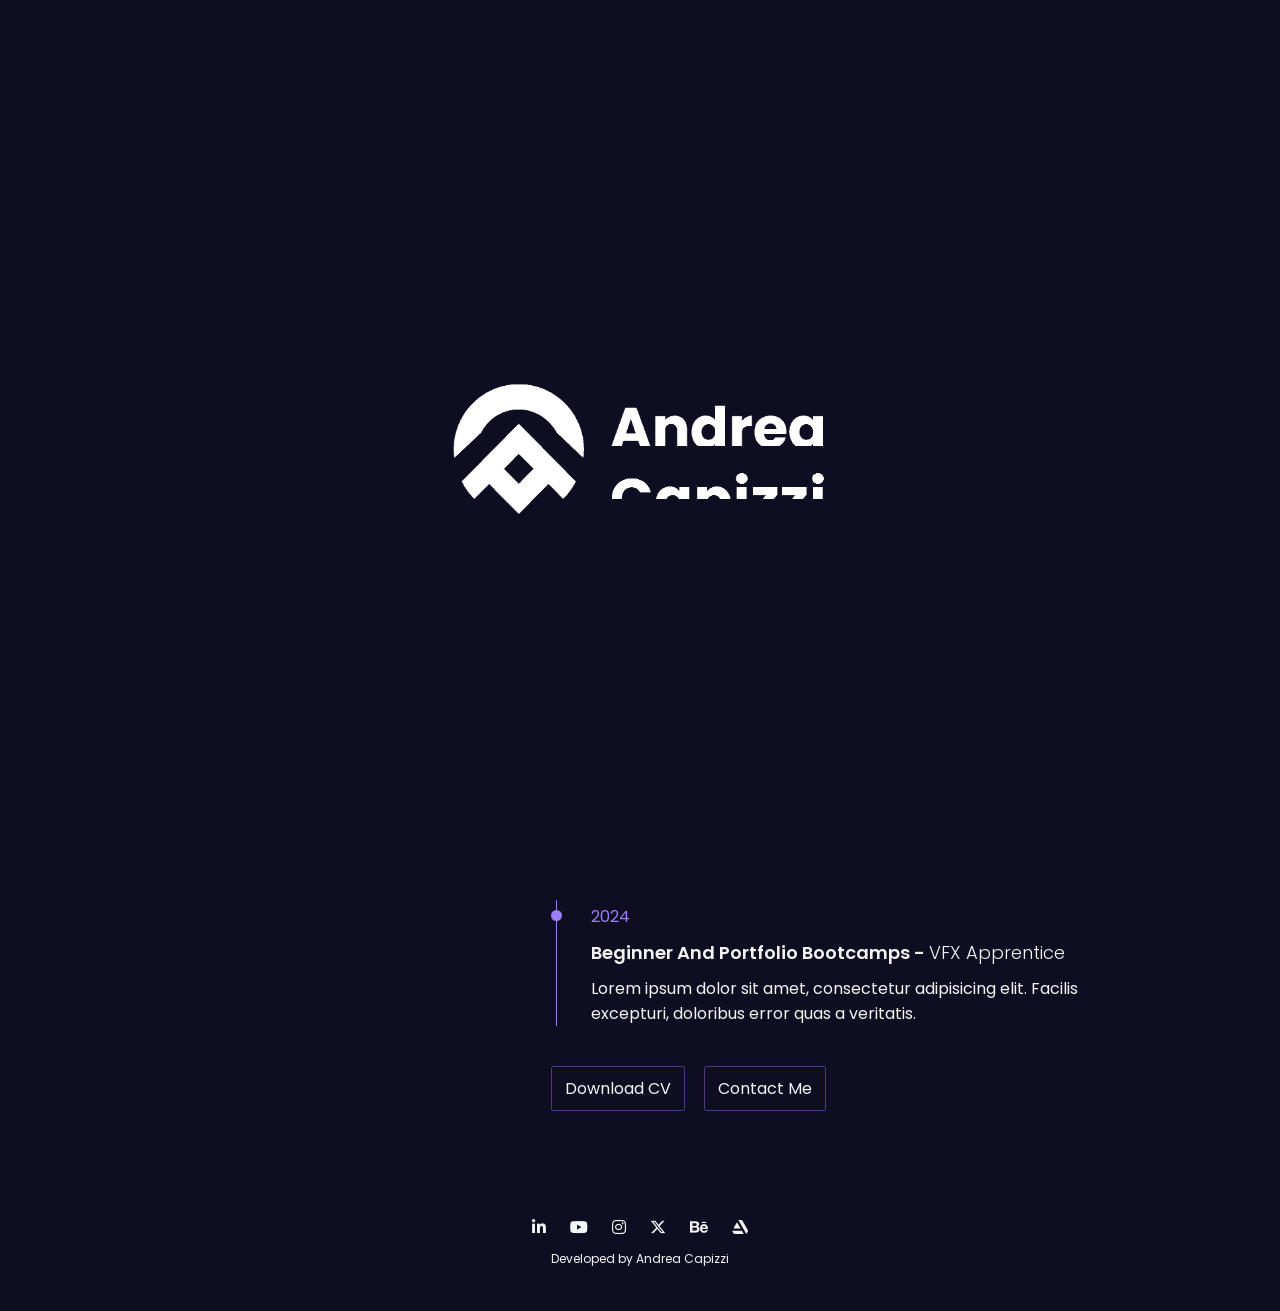
==== about_me.html @ e67238ee "test" ====
<!DOCTYPE html>
<html lang="en">
<head>
  <meta charset="UTF-8">
  <meta name="viewport" content="width=device-width, initial-scale=1.0">
  <link rel="stylesheet" href="https://cdnjs.cloudflare.com/ajax/libs/font-awesome/6.5.1/css/all.min.css">
  <link rel="stylesheet" href="style.css">
  <link rel="stylesheet" href="style-about.css">
  <link rel="stylesheet" href="https://fonts.googleapis.com/icon?family=Material+Icons">

</head>
<body>

  <div id="preloader">
    <img src="logo_preloader_noloop1.gif" alt="Preloader">
  </div>

  <nav>
    <input type="checkbox" id="check">
    <label for="check" class="checkbtn">
        <div id="icon-toggle" class="fas fa-bars"></div>
    </label>
    <a href="index.html">
        <img src="logo_andrea_vfx.svg" id="logo-svg" alt="SVG Image" class="logo">
    </a>
    <ul>
        <li><a href="#">Home</a></li>
        <li><a class="active" href="#">About Me</a></li>
        <li><a href="#">Contact</a></li>
    </ul>
</nav>

<button onclick="topFunction()" id="mybackontopBtn" title="">
  <i class="fas fa-arrow-up"></i>
</button>

<!-- <canvas id="galaxy"></canvas> -->

<div id="site-background"></div>
  <div class="main-container">

    <!-- <div class="container-paragrafi">
      <h2 class="titolo-paragrafo">Gaming VFX Reel 2024</h2>
      <p class="paragrafo-articolo">
        Explore my collection of visual effects (VFX) designed for video games. Each piece is a challenge in itself, pick a card and enjoy the show.
      </p>
    </div> -->

 <!-- About Section Start -->
 <section class="about-section sec-padding" id="about">
  <div class="container">
     <div class="row">
      <div class="section-title">
          <h2>about me</h2>
      </div>
     </div> 
     <div class="row">
      <div class="about-img">
          <div class="img-box">
             <img src="andrea-about-img-v5.png" alt="about img"> 
          </div>
      </div>
      <div class="about-text">
          <p>Lorem ipsum dolor sit amet, consectetur adipisicing elit. Quibusdam debitis omnis illum dignissimos ea 
          incidunt excepturi fuga veritatis dolore similique quis nobis itaque ducimus, iusto, impedit quasi!
          Dolorum impedit exercitationem corrupti autem iste, ipsum aliquam, facilis ut ex laboriosam rem, nemo 
          est obcaecati eveniet a saepe possimus eaque?
          Itaque, nobis.</p>
          <h3>skills</h3>
          <div class="skills">
              <div class="skill-item">unreal engine</div>
              <div class="skill-item">substance designer</div>
              <div class="skill-item">blender</div>
              <div class="skill-item">photoshop</div>
              <div class="skill-item">after effects</div>
              <div class="skill-item">toon boom</div>
              <div class="skill-item">illustrator</div>
          </div>

          <div class="about-tabs">
              <button type="button" class="tab-item active" data-target="#education">education</button>
              <button type="button" class="tab-item" data-target="#experience">experience</button>
          </div>

          <!-- Education Start -->
          <div class="tab-content active" id="education">
              <div class="timeline">
                  <div class="timeline-item">
                      <span class="date">2020 - 2023</span>
                      <h4>bachelor of arts in technology arts - <span>academy of fine arts in catania</span></h4>
                      <p>Lorem ipsum dolor sit amet, consectetur adipisicing elit. Facilis excepturi, doloribus error 
                      quas a veritatis.</p>
                  </div>
                  <div class="timeline-item">
                      <span class="date">2024</span>
                      <h4>beginner and portfolio bootcamps - <span>VFX apprentice</span></h4>
                      <p>Lorem ipsum dolor sit amet, consectetur adipisicing elit. Facilis excepturi, doloribus error 
                      quas a veritatis.</p>
                  </div>
              </div>
          </div>
          <!-- Education End -->

          <!-- Experience Start -->
          <div class="tab-content" id="experience">
              <div class="timeline">
                  <div class="timeline-item">
                      <span class="date">2069 - 2069</span>
                      <h4>motion designer - <span>Tresbien</span></h4>
                      <p>Lorem ipsum dolor sit amet consectetur, adipisicing elit. Distinctio architecto,
                      consectetur obcaecati omnis tenetur!</p>
                  </div>
                  <div class="timeline-item">
                      <span class="date">2069 - 2069</span>
                      <h4>motion designer - <span>Tresbien</span></h4>
                      <p>Lorem ipsum dolor sit amet consectetur, adipisicing elit. Distinctio architecto,
                      consectetur obcaecati omnis tenetur!</p>
                  </div>
              </div>
          </div>
          <!-- Experience End -->
          

          <div class="cv_contactme">
            <a href="cv.pdf" target="_blank" class="btn">Download CV</a>
          </div>
          <div class="cv_contactme">
          <a href="#contact" class="btn">Contact Me</a>
        </div>
      </div>

      </div>
     </div>

</section>
<!-- About Section End -->


      


  </div>
  </div>
  </div>

  <script src="js/preloader.js"></script>
  <script src="js/about.js"></script>
  <!-- <script src="js/stars-bg.js"></script> -->
  <script src="js/script-video.js"></script>
  <script src="js/navbar+backontop.js"></script>
  <script src="js/home-bg-gif.js"></script>


   
</body>

<footer>
  <div class="social-icons">
    <a href="#" target="_blank"><i class="fa-brands fa-linkedin-in" aria-label="Linkedin"></i></a>
    <a href="#" target="_blank"><i class="fab fa-youtube" aria-label="YouTube"></i></a>
    <a href="#" target="_blank"><i class="fab fa-instagram" aria-label="Instagram"></i></a>
    <a href="#" target="_blank"><i class="fa-brands fa-x-twitter" aria-label="Twitter"></i></a>
    <a href="#" target="_blank"><i class="fab fa-behance" aria-label="Behance"></i></a>
    <a href="#" target="_blank"><i class="fab fa-artstation" aria-label="ArtStation"></i></a>
  </div>
  <div class="coded-by">
    Developed by <a href="#" target="_blank" id="coded-by-link">Andrea Capizzi</a> 
  </div>
</footer>


</html>
---- style.css ----
@import url('https://fonts.googleapis.com/css2?family=Poppins:wght@300;400;500;600;700&display=swap');

:root{
    --main-color: #9a7ef6;
    /*#ef7829*/
    --blue: #978888; 
    --blue-dark: #f5f5f5;
    --orange: rgb(60, 145, 214);
    --green-yellow: #cddc39;
    --pink-light: #0f0d21;
    --cyan-light: #423a37;
    --bg-tasti-nav: rgb(29, 20, 53);
    --traccia: rgb(75, 57, 125);
    --nav2-c: #102b3a;
    --white: #ffffff;
    --white-alpha-40: rgba(153, 184, 200, 0.4);
    --white-alpha-25: rgba(69, 132, 166, 0.25);
    --span-color: #90889c;
 }

 #preloader {
  position: fixed;
  top: 0;
  left: 0;
  width: 100%;
  height: 100%;
  background-color: var(--pink-light);
  display: flex;
  justify-content: center;
  align-items: center;
  z-index: 1000; /* Assicura che il preloader sia sopra gli altri elementi */
  opacity: 1; /* Opacità iniziale a 1 (completamente visibile) */
  transition: opacity 0.5s ease-in-out; /* Riduci la durata della transizione */
}

#preloader img {
  max-width: 390px;
}

body.loading #preloader {
  opacity: 0;
}

body.loading-done * {
  visibility: visible;
}

@media only screen and (max-width: 800px) {
  #preloader img {
    max-width: 300px;
  }
}

@media only screen and (max-width: 510px) {
  #preloader img {
    max-width: 240px;
  }
}

@media only screen and (max-width: 310px) {
  #preloader img {
    max-width: 200px;
  }
}

 ::selection {
    background-color: var(--main-color);
    color: white; /* Imposta il colore del testo quando è selezionato */
}

.hidden{
    display: none !important;
}

/* Custom Scrollbar */
/* Width della scrollbar */
* {
    scrollbar-width: thin;
    scrollbar-color: var(--main-color) var(--white);
}

/* Track della scrollbar */
*::-webkit-scrollbar {
    width: 5px;
}

*::-webkit-scrollbar-track {
    background-color: var(--white);
}

/* Thumb della scrollbar */
*::-webkit-scrollbar-thumb {
    background-color: var(--main-color);
}

*{
  padding: 0;
  margin: 0;
  text-decoration: none;
  list-style: none;
  box-sizing: border-box;
}

#mybackontopBtn {
  display: none; /* Hidden by default */
  position: fixed; /* Fixed/sticky position */
  bottom: 20px; /* Place the button at the bottom of the page */
  right: 30px; /* Place the button 30px from the right */
  z-index: 99; /* Make sure it does not overlap */
  border: none; /* Remove borders */
  outline: none; /* Remove outline */
  background-color: var(--main-color); /* Set a background color */
  color: var(--blue-dark); /* Text color */
  cursor: pointer; /* Add a mouse pointer on hover */
  padding: 15px; /* Some padding */
  border-radius: 2px; /* Rounded corners */
  font-size: 18px; /* Increase font size */
}

@keyframes scala_loop{
  0%{
    transform:scale(1);
  }
  50%{
    transform:scale(1.17);
  }
  100%{
    transform:scale(1);
  }
}

#mybackontopBtn:hover {
  animation: scala_loop 2s ease-in-out infinite;
}

@media only screen and (max-width: 400px) {
  #mybackontopBtn {
    padding: 10px; /* Some padding */
    font-size: 16px; /* Increase font size */
    right: 18px; /* Place the button 18px from the right */
  }
}

#site-background {
  position: fixed;
  top: 50%;
  left: 50%;
  width: 100%;
  height: 100%;
  transform: translate(-50%, -50%);
  z-index: -1;
  filter:brightness(55%) grayscale(85%) blur(10px); /* Sfondo iniziale in bianco e nero e sfocato */
  transition: filter 0.3s ease-in-out;
  background-size: cover; /* Aggiunta della regola per adattare la grandezza */
  background-position: center; /* Centra l'immagine */
  opacity: 0;
  transition: opacity 0.3s ease-in-out;
  
}

#site-background.hover-effect {
  opacity: 1;
}

/* canvas {
  position: fixed;
  top: 0;
  left: 0;
  display: block;
  z-index: -1;
  width: 100%;
} */

body {
    margin: 0;
    font-family: 'Poppins', sans-serif;
    background-color: var(--pink-light);
    overflow-x:hidden;
  }

  .titolo-paragrafo {
    font-size: 22px;
    margin-bottom: 10px;
    text-align: center;
    font-weight: 600;
  }

  .titolo-grande {
    font-size:40px;
    margin-bottom: 10px;
    text-align: center;
    font-weight: 600;
    line-height: 1.2;
  }
  
  .paragrafo-articolo {
    text-align: center;
    font-weight: 300;
  } 
  .container-paragrafi {
    width: 100%;
    box-sizing: border-box;
    max-width: 650px;
    margin: 0 auto;
    padding: 8px 20px 8px 20px;
    /* background-color: #00faed;  */
    margin-bottom: 40px;
    margin-top: 40px;
    color: var(--blue-dark);
  }

  .main-container {
    display: flex;
    flex-direction: column;
    align-items: flex-start;
    /*background-color: rgb(217, 179, 28);*/ /* Use the custom variable for orange */
    padding: 30px 120px 30px 120px; /* Adjust padding */
    width: 100%; /* Make it full-width */
    box-sizing: border-box;
    z-index: 1; /* Add this line */
}

.spazio-sezioni{
  /* background-color: red; */
  margin-top: 40px;
  margin-bottom: 40px;
}

.spazio-sezioni h6{
  font-size: 1px;
  opacity:0;
  user-select: none;
}

.spazio-sezioni-2{
  /* background-color: red; */
  margin-top: 6px;
  margin-bottom: 6px;
}

.spazio-sezioni-2 h6{
  font-size: 1px;
  opacity:0;
  user-select: none;
}

.spazio-sezioni-3{
  /* background-color: red; */
  margin-top: 16px;
  margin-bottom: 16px;
}

.spazio-sezioni-3 h6{
  font-size: 1px;
  opacity:0;
  user-select: none;
}
  

.grid {
  /* background-color: darkgreen;   */
  display: grid;
  grid-template-columns: repeat(auto-fill, minmax(400px, 1fr));
  gap: 20px;
  padding: 20px 0px 20px 0px;
  margin:auto;

}

  
.image-container {
    position: relative;
    overflow: hidden;
    user-select: none;
    border-radius: 2px;
    cursor: pointer;
  }
  
  .image-container img {
    width: 100%;
    height: 100%;
    object-fit: cover;
    transition: filter 0.3s ease-in-out, transform 0.3s ease-in-out; /* Aggiunta della transizione */
    border-radius: 2px;
    
  }
  
  .overlay {
    position: absolute;
    top: 50%;
    left: 50%;
    transform: translate(-50%, -50%);
    text-align: center;
    color: #fff;
    /* background-color: #00faed; */
    width: 65%;
    opacity: 0;
    transition: opacity 0.3s ease-in-out;
    
    
  }

  .image-container:before,
  .image-container:after {
      content: "";
      position: absolute;
      width: 0;
      height: 3px;
      background-color: var(--main-color);
      transition: width 0.3s ease-in-out, left 0.3s ease-in-out, right 0.3s ease-in-out;
  }
  
  .image-container:before {
      top: 0;
      left: 0; /* Cambiato da 'right' a 'left' */
  }
  
  .image-container:after {
      bottom: 0;
      right: 0; /* Cambiato da 'left' a 'right' */
  }
  
  .image-container:hover:before {
      width: 100%;
      right: 0; /* Aggiunto questo per garantire l'animazione corretta in uscita */
  }
  
  .image-container:hover:after {
      width: 100%;
      left: 0; /* Aggiunto questo per garantire l'animazione corretta in uscita */
  }

.overlay h3 {
    font-weight: 700;
    margin-bottom: 4px; /* Riduci il margine tra h3 e p */
}

.overlay p {
    font-size: 11px;
    font-weight: 300;
    margin-top: 4px; /* Riduci il margine tra h3 e p */
}

.hover-image {
    position: absolute;
    top: 0;
    left: 0;
    width: 100%;
    height: 100%;
    opacity: 0;
    transition: opacity 0.3s ease-in-out;
    border-radius: 3px;
  }
  
  .hover-image img {
    width: 100%;
    height: 100%;
    object-fit: cover;
    border-radius: 3px;
  }
  
    .image-container:hover img {
    filter: brightness(40%);
    transform: scale(1.03);
    border-radius: 3px;
  }
  
  .image-container:hover .overlay {
    opacity: 1;
  }
  
  .image-container:hover .hover-image {
    opacity: 1;
  }

  @media only screen and (min-width: 1900px){
    .grid {
        grid-template-columns: repeat(auto-fill, minmax(500px, 1fr)); 
    }
  }

  @media only screen and (max-width: 1280px){
    .container-paragrafi {
      /* background-color: #00faed;  */
      margin-bottom: 40px;
      margin-top: 20px;
    }
  }



  @media only screen and (max-width: 1063.8px) {
    
    .main-container{
      padding: 30px 70px 30px 70px; /* Adjust padding */
    }
    
    .grid{  
    grid-template-columns: repeat(auto-fill, minmax(300px, 1fr));
    /* background-color: red; */
    }
  }


  @media only screen and (max-width: 858px) {

    .container-paragrafi {
      /* background-color: #00faed;  */
      margin-bottom: 30px;
      margin-top: 10px;
    }

    .grid{  
      grid-template-columns: repeat(auto-fill, minmax(400px, 1fr));
      /* background-color: rgb(0, 255, 4); */
  }
}

  
  @media only screen and (max-width: 600px) {

    .titolo-articolo {
      font-size: 35px;
    }
  
    .container-paragrafi {
      padding: 8px 25px 8px 25px;
    }
  
    .titolo-paragrafo {
      font-size: 19px;
    }

    .main-container{
      padding: 30px 30px 30px 30px; /* Adjust padding */
    }
    

  
  }

  @media only screen and (max-width: 575px) {
    .titolo-grande {
      font-size: 35px;
    }
  }

  @media only screen and (max-width: 560px) {
    .grid{  
      grid-template-columns: repeat(auto-fill, minmax(250px, 1fr));
      /* background-color: red; */
      }
  }
  
  @media only screen and (max-width: 480px) {

    .titolo-articolo {
      font-size: 25px;
    }
    .titolo-paragrafo {
      font-size: 18px;
    }

    .spazio-sezioni{
      /* background-color: red; */
      margin-top: 20px;
      margin-bottom: 20px;
    }

    .spazio-sezioni-3{
      /* background-color: red; */
      margin-top: 0px;
      margin-bottom: 0px;
    }
  
  }
  
  @media only screen and (max-width: 400px) {

    .container-paragrafi {
      /* background-color: #00faed;  */
      margin-bottom: 10px;
      margin-top: 5px;
    }

    .titolo-articolo {
      font-size: 23px;
    }
    .titolo-paragrafo {
      font-size: 16px;
    }
    .paragrafo-articolo {
      font-size: 14px;
    }
  
  }

  @media only screen and (max-width: 310px) {
    .grid{  
      grid-template-columns: repeat(auto-fill, minmax(170px, 1fr));
      /* background-color: red; */
      }
    }
  
  @media only screen and (max-width: 290px) {

      .titolo-grande {
        font-size: 27px;
      }

    .titolo-articolo {
      font-size: 23px;
    }
    .titolo-paragrafo {
      font-size: 14px;
    }
    .paragrafo-articolo {
      font-size: 12px;

    }
 
  }





  nav{

    height: 80px;
    width: 100%;
    margin: 30px 0px 0px 0px;
  }

  .logo{
    margin-left: 120px;
    margin-top: 0px;
    position: relative;
    user-select: none;

  }

  img.logo{
    width:200px;
    color: white;
  }

  .logo:hover {
    filter: brightness(0.8) contrast(0.22) sepia(1) hue-rotate(208deg) saturate(2.5) ; /* Modifica il colore al passaggio del mouse */
    cursor: pointer;
  }

  nav ul{
    float: right;
    margin-right: 107px ;
  }
  nav ul li{
    display: inline-block;
    line-height: 80px;
    margin: 0 5px;
  }
  nav ul li a{
    color: var(--blue-dark);
    font-size: 14px;
    padding: 7px 13px;
    border-radius: 2px;
    transition: background-color 0.5s ease, color 0.5s ease; /* transizione in ingresso e uscita dei bottoni della nav */
  }
  ul a.active,ul a:hover{
    background-color: var(--bg-tasti-nav);
    color: var(--main-color);
    transition: .5s;
  }
  .checkbtn{
    font-size: 30px;
    color: white;
    float: right;
    line-height: 180px;
    margin-right: 40px;
    cursor: pointer;
    display: none;
  }
  #check{
    display: none;
  }

  #icon-toggle {
    transition: transform 0.3s ease-in-out;
}

  #check:checked ~ .checkbtn #icon-toggle {
    transform: rotate(90deg);
}

  .no-scroll {
    overflow: hidden;
  }
  
  
  @media only screen and (max-width: 1063.8px) {
    
    .logo{
      margin-left: 70px;
    }

    nav ul{
      margin-right: 60px ;
    }
  }
  
  
  @media (max-width: 952px){

    nav ul li a{
      font-size: 16px;
    }
  }
  @media (max-width: 858px){
    .checkbtn{
      display: block;
      margin-right: 70px;
      line-height: 75px;
    }

    nav{
      margin: 14px 0px 0px 0px;
    }

    .logo{
      margin-top: 10px;
      margin-left: 70px;
    }

    img.logo{
      width:150px;
    }

    nav ul{
      position: fixed;
      width: 100%;
      height: 100vh;
      background: var(--bg-tasti-nav);
      top: 90px;
      left: -100%;
      text-align: center;
      transition: all .5s;
      z-index: 2; 
    }
    nav ul li{
      display: block;
      margin: 42px 0;
      line-height: 30px;
      z-index: 2; 
    }
    nav ul li a{
      font-size: 20px;
      z-index: 2; 
    }
    a:hover,a.active{
      background: none;
      color: var(--main-color);
      z-index: 2;
    }
    #check:checked ~ ul{
      left: 0;
      z-index: 3;
    }
  }

  @media only screen and (max-width: 600px) {

    .logo{
      margin-left: 32px;
    }

    .checkbtn{
      margin-right: 32px;
      font-size: 26px;
    }

    }



    footer {
      /* background-color: green; */
      padding: 20px;
      margin-bottom: 23px;
      text-align: center;
      justify-content: center;
      line-height: 1.5; 
    }
    
    .social-icons {
      margin-bottom: 10px;
    }
    
    .social-icons a {
      color: var(--blue-dark);
      font-size: 16px;
      margin: 0 10px;
      text-decoration: none;
      transition: color 0.3s ease-in-out;
      
    }
    
    .social-icons a:hover {
      color: var(--main-color);
    }

    .coded-by{
      font-size:12px;
      color: var(--blue-dark);
    }
    
    .coded-by a {
      
      color: var(--blue-dark);
      text-decoration: none;
      transition: color 0.3s ease-in-out;
    }
    
    .coded-by a:hover {
      color: var(--main-color);
    }

    @media only screen and (max-width: 1063.8px) {
    
      .coded-by{
        font-size:10px;
        margin-left: 1px;
      }

      .social-icons a {
        font-size: 14px;
        margin: 0 8px;
      }

      .social-icons {
        margin-bottom: 8px;
      }

    }

    @media only screen and (max-width: 550px) {
    
      .coded-by{
        font-size:9px;
        margin-left: 1px;
      }

      .social-icons a {
        font-size: 13px;
      }

      .social-icons {
        margin-bottom: 7px;
      }




    } 

    @media only screen and (max-width: 315px) {
    
      .coded-by{
        font-size:8px;
        margin-left: 2px;
      }

      .social-icons a {
        font-size: 12px;
        margin: 0 5px;
      }

      .social-icons {
        margin-bottom: 6px;
      }

    }
---- style-about.css ----
/* About Section */
.section-title{
    padding:0 15px;
    width: 100%;
    text-align: center;
    margin-bottom: 40px;
}

.section-title h2{
    font-size:40px;
    text-transform: capitalize;
    font-weight: 600;
    margin-bottom: 20px;
    color: var(--blue-dark);
}

.container {
    /* background-color: red; */
}

.row{
    display: flex;
    flex-wrap: wrap;
}

.sec-padding{
    padding:50px 0;
}

.about-img{
    width:40%;
    padding: 0 15px;
}

.about-text{
    width:60%;
    padding: 0 15px;
    color: var(--blue-dark);
}

.about-img .img-box{
    background-color: var(--bg-tasti-nav);
    max-width: 380px;
    border: 1px solid var(--traccia);  
    margin: auto;
    border-radius: 3px;
}

.about-img .img-box img{
    width:100%;
}

.about-img{
    /* background-color: aqua; */
}

.img-box img{
    /* background-color: green; */
    position: relative;
    top: 7px;
}

.img-box{
    /* background-color: green; */
    overflow: hidden;
    padding:0px 15px;
}



.about-text h3{
    text-transform: capitalize;
    font-size: 22px;
    margin:20px 0;
}

.about-text .skills{
    display: flex;
    flex-wrap: wrap;
}

.about-text .skill-item{
    background-color: var(--bg-tasti-nav);
     border:1px solid var(--traccia);
    padding: 9px 17px;
    text-transform: capitalize;
    margin: 0 10px 10px 0;
    border-radius: 3px;
}

.about-tabs{
    margin-top: 20px;
}

.about-tabs .tab-item{
    padding:2px 0;
    background-color: transparent;
    border: none;
    text-transform: capitalize;
    display: inline-block;
    color: var(--blue-dark);
    font-size: 20px;
    cursor:pointer;
    font-weight: 500;
    margin:0 30px 0 0;
    position: relative;
    opacity: 0.5;
    transition: all 0.3s ease;
}

.about-tabs .tab-item:last-child{
    margin:0;
}

.about-tabs .tab-item::before{
    content:'';
    position: absolute;
    left:0;
    bottom: 0;
    width: 0%;
    height: 1px;
    background-color: var(--blue-dark);
    transition: width 0.3s ease;
}

.about-tabs .tab-item:hover::before{
    width: 100%;
}

.about-tabs .tab-item.active::before{
    width:100%;
    background-color: var(--main-color);
}

.about-tabs .tab-item.active{
    color: var(--main-color);
    opacity: 1;
    cursor: auto;
}

.about-text .timeline{
    position:relative;
}

.about-text .timeline::before{
    content:'';
    position: absolute;
    height: 100%;
    width: 1px;
    top: 0;
    left: 5px;
    background-color: var(--main-color);
}

.about-text .tab-content{
    padding: 40px 0;
    display: none;
}

.about-text .tab-content.active{
    display:block;
}

.about-text .timeline-item{
    margin-bottom: 30px;
    position:relative;
    padding: 10px 0 0 40px;
}

.about-text .timeline-item::before{
    content:'';
    position: absolute;
    height: 11px;
    width:11px;
    background-color: var(--main-color);
    left: 0;
    top: 16px;
    border-radius: 50%;
}

.about-text .timeline-item:last-child{
    margin-bottom: 0;
}

.about-text .timeline-item .date{
    display:block;
    color: var(--main-color);
    font-weight: 400;
    margin: 0 0 10px;
}

.about-text h3{
    font-weight: 600;
}

.about-text .timeline-item h4{
    font-size: 18px;
    text-transform: capitalize;
    margin: 0 0 10px;
    font-weight: 600;
}

.about-text .timeline-item h4 span{
    font-weight: 300;
}



.cv_contactme {
    margin:10px 15px 15px 0;
    display: inline-block;
}

.cv_contactme a{
    padding:10px 13px;
    border-radius: 2px;
    border:1px solid var(--traccia);
    color: var(--blue-dark);
    transition: background-color 0.5s ease, color 0.5s ease; /* transizione in ingresso e uscita dei bottoni della nav */

}

.cv_contactme a:hover{
    background-color: var(--bg-tasti-nav);
    color: var(--main-color);
    transition: .5s;
}

@media(max-width:991px){
    .container{
        padding: 0;
    }
    .img-box{
        justify-content: center;
        align-content:center;
        max-width: 300px;
        margin: auto; /* Center the image */
        
    }
    .about-img{

    }
}



@media(max-width:767px){
    .about-img,
    .about-text{
        width:100%;
    }
    .about-text{
        margin-top: 40px;
    }

    .section-title h2{
        margin-bottom: 0px;
    }
}


@media(max-width:575px){
    .section-title h2{
        font-size: 35px;
    }
    .sec-padding{
        padding:25px 0;
    }
    
    .section-title h2{
        margin-bottom: -5px; 
    }
}

@media(max-width:500px){


    .about-text p, .skill-item, .timeline-item p{
        font-size:14px;
    }

    .about-text .skill-item{
        padding: 4px 9px;
        margin: 0 10px 10px 0;
    }
    

    .about-text h3{
        text-transform: capitalize;
        font-size: 20px;
        margin:20px 0;
        font-size: 20px;
    }

    .about-tabs .tab-item{
        margin:0 20px 5px 0;
        padding:2px 0;
        font-size: 20px;
    }

    .about-text .timeline-item h4{
        font-size: 14px;
        margin: 0 0 10px;
    }

    .cv_contactme {
        margin:15px 15px 15px 0;
        display: inline-block;
        font-size: 14px;
    }
    
    .cv_contactme a{
        padding: 9px 9px;
        border-radius: 2px;
    
    }
}

@media(max-width:296px){
    .about-tabs .tab-item{
        margin:5px 20px 15px 0;
    }
}
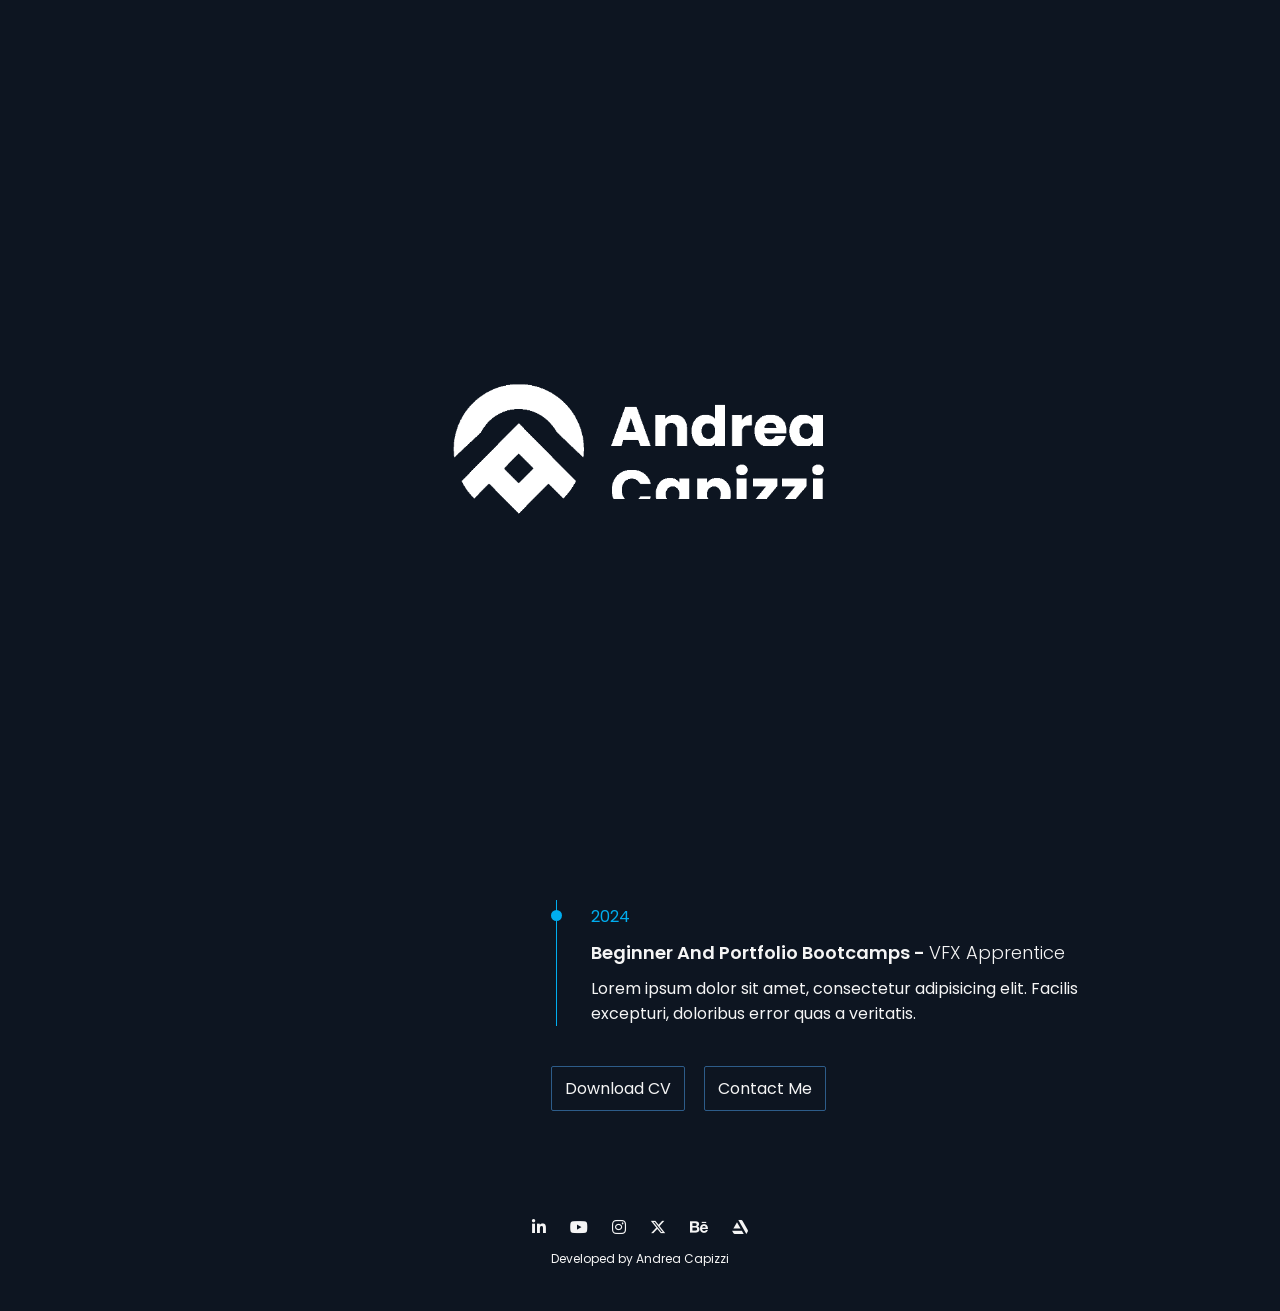
==== commit a394406a: "troppo" ====
--- a/about_me.html
+++ b/about_me.html
@@ -169,5 +169,6 @@
 </footer>
 
 
+
 </html>
 
--- a/style.css
+++ b/style.css
@@ -1,16 +1,18 @@
 @import url('https://fonts.googleapis.com/css2?family=Poppins:wght@300;400;500;600;700&display=swap');
 
+
+
 :root{
-    --main-color: #9a7ef6;
+    --main-color: #00adef;
     /*#ef7829*/
     --blue: #978888; 
     --blue-dark: #f5f5f5;
     --orange: rgb(60, 145, 214);
     --green-yellow: #cddc39;
-    --pink-light: #0f0d21;
+    --pink-light: #0d1521;
     --cyan-light: #423a37;
-    --bg-tasti-nav: rgb(29, 20, 53);
-    --traccia: rgb(75, 57, 125);
+    --bg-tasti-nav: rgb(20, 30, 53);
+    --traccia: #2d5c89;
     --nav2-c: #102b3a;
     --white: #ffffff;
     --white-alpha-40: rgba(153, 184, 200, 0.4);
@@ -28,9 +30,9 @@
   display: flex;
   justify-content: center;
   align-items: center;
-  z-index: 1000; /* Assicura che il preloader sia sopra gli altri elementi */
-  opacity: 1; /* Opacità iniziale a 1 (completamente visibile) */
-  transition: opacity 0.5s ease-in-out; /* Riduci la durata della transizione */
+  z-index: 1000; 
+  opacity: 1; 
+  transition: opacity 0.5s ease-in-out; 
 }
 
 #preloader img {
@@ -61,7 +63,7 @@
   #preloader img {
     max-width: 200px;
   }
-}
+} 
 
  ::selection {
     background-color: var(--main-color);
@@ -212,7 +214,7 @@
   .main-container {
     display: flex;
     flex-direction: column;
-    align-items: flex-start;
+
     /*background-color: rgb(217, 179, 28);*/ /* Use the custom variable for orange */
     padding: 30px 120px 30px 120px; /* Adjust padding */
     width: 100%; /* Make it full-width */
@@ -266,6 +268,7 @@
   margin:auto;
 
 }
+
 
   
 .image-container {
@@ -373,6 +376,27 @@
     opacity: 1;
   }
 
+.diocane{
+
+}
+
+.video-progetto{
+
+}
+
+.video-progetto{
+
+  width: 100%;
+  overflow: hidden;
+  max-width: 900px;
+  align-content: center;
+  justify-content: center;
+  margin:auto;
+  position: relative;
+
+}
+
+
   @media only screen and (min-width: 1900px){
     .grid {
         grid-template-columns: repeat(auto-fill, minmax(500px, 1fr)); 
@@ -546,7 +570,7 @@
   }
 
   .logo:hover {
-    filter: brightness(0.8) contrast(0.22) sepia(1) hue-rotate(208deg) saturate(2.5) ; /* Modifica il colore al passaggio del mouse */
+    filter: brightness(0.6) contrast(0.39) sepia(1) hue-rotate(148deg) saturate(3) ; /* Modifica il colore al passaggio del mouse */
     cursor: pointer;
   }
 
--- a/style-about.css
+++ b/style-about.css
@@ -1,3 +1,6 @@
+@import url('https://fonts.googleapis.com/css2?family=Poppins:wght@300;400;500;600;700&display=swap');
+
+
 /* About Section */
 .section-title{
     padding:0 15px;
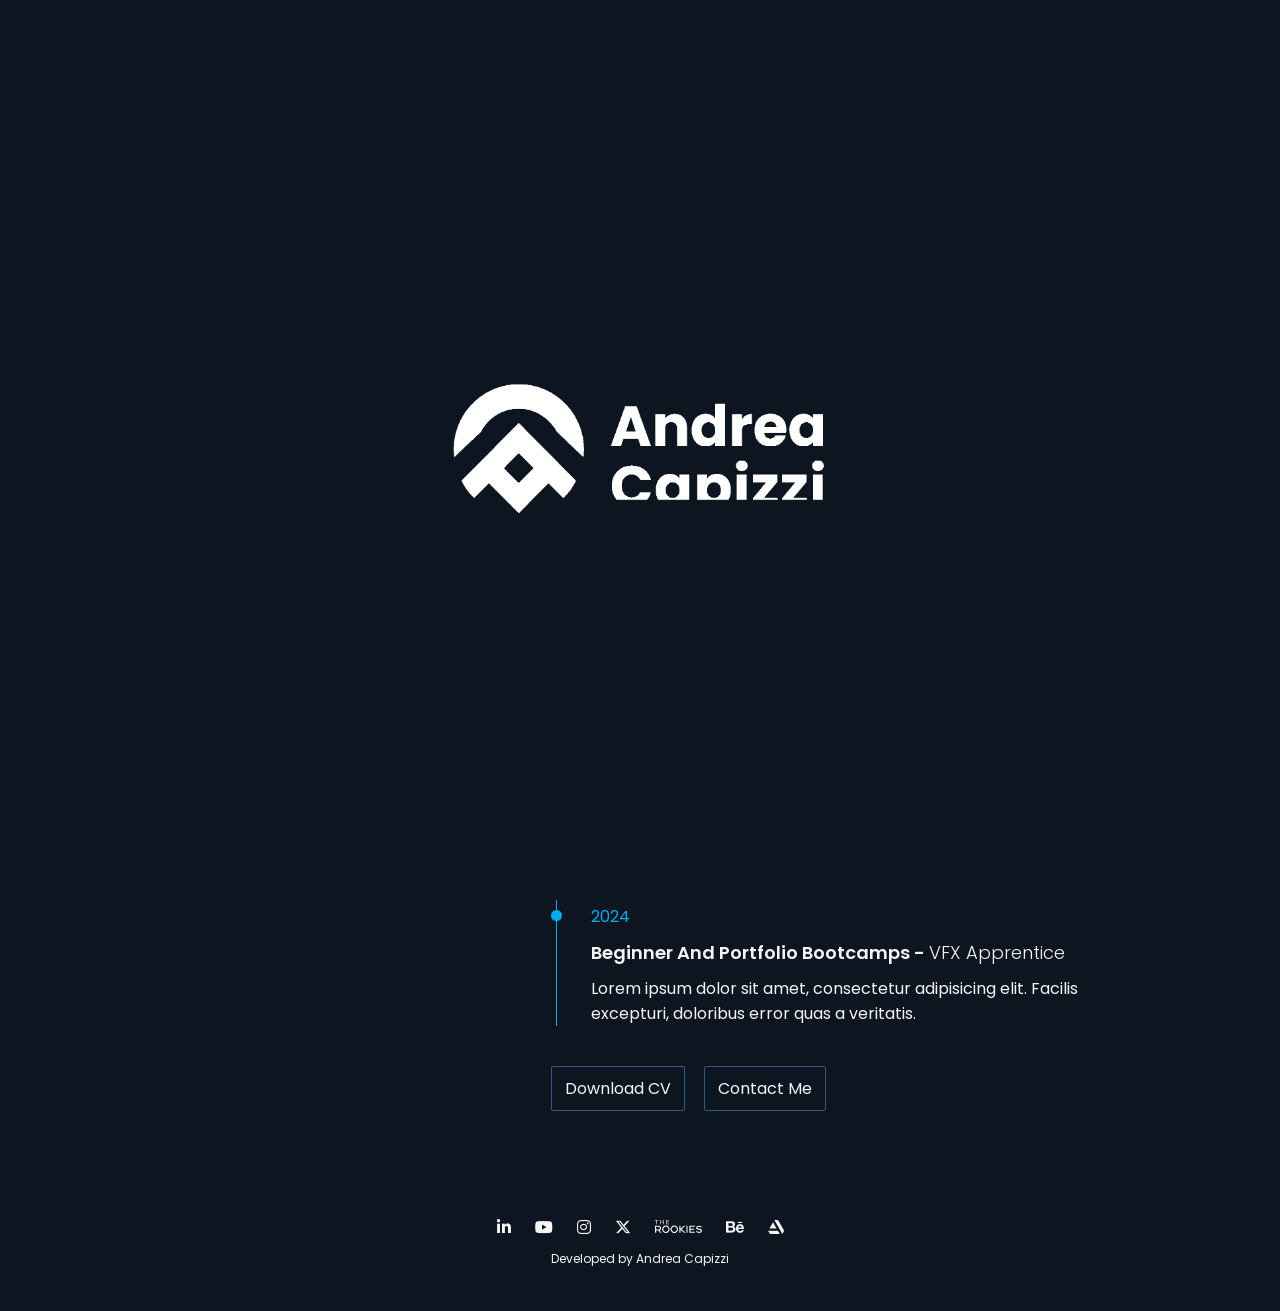
==== commit db027dc0: "berlusconi" ====
--- a/about_me.html
+++ b/about_me.html
@@ -5,6 +5,7 @@
   <meta name="viewport" content="width=device-width, initial-scale=1.0">
   <link rel="stylesheet" href="https://cdnjs.cloudflare.com/ajax/libs/font-awesome/6.5.1/css/all.min.css">
   <link rel="stylesheet" href="style.css">
+  <link rel="stylesheet" href="the_rookies.css">
   <link rel="stylesheet" href="style-about.css">
   <link rel="stylesheet" href="https://fonts.googleapis.com/icon?family=Material+Icons">
 
@@ -18,17 +19,18 @@
   <nav>
     <input type="checkbox" id="check">
     <label for="check" class="checkbtn">
-        <div id="icon-toggle" class="fas fa-bars"></div>
+      <div id="icon-toggle" class="fas fa-bars"></div>
     </label>
     <a href="index.html">
-        <img src="logo_andrea_vfx.svg" id="logo-svg" alt="SVG Image" class="logo">
+        <svg id="logo" svg xmlns="http://www.w3.org/2000/svg" viewBox="0 0 584.39 199.29"><defs><style></style></defs><g id="Capizzi"><path class="cls-1" d="M254.32,132.9a28.81,28.81,0,0,1,11.27-11.4A32.66,32.66,0,0,1,282,117.41q11.22,0,19.22,5.93a28.42,28.42,0,0,1,10.68,16.16H295a13.7,13.7,0,0,0-5.34-6,15,15,0,0,0-7.86-2.07,14.7,14.7,0,0,0-11.5,4.94q-4.4,4.94-4.4,13.2t4.4,13.2a14.66,14.66,0,0,0,11.5,4.94,15,15,0,0,0,7.86-2.06,13.67,13.67,0,0,0,5.34-6h16.88a28.19,28.19,0,0,1-10.68,16.12q-8,5.88-19.22,5.88a32.75,32.75,0,0,1-16.39-4.08,29,29,0,0,1-11.27-11.36,36.29,36.29,0,0,1,0-33.28Z" transform="translate(-0.96 -9.33)"/><path class="cls-1" d="M322.8,142.47a21.71,21.71,0,0,1,7.94-9A20.75,20.75,0,0,1,342,130.34a19.29,19.29,0,0,1,9.3,2.16,15.91,15.91,0,0,1,6.15,5.66v-7.1h15.35v50.12H357.42v-7.1a16.62,16.62,0,0,1-6.24,5.66,19.29,19.29,0,0,1-9.3,2.15,20.45,20.45,0,0,1-11.14-3.18,22,22,0,0,1-7.94-9.08,33,33,0,0,1,0-27.16Zm31.43,4.58a10.81,10.81,0,0,0-15.54-.05q-3.18,3.28-3.19,9t3.19,9.11a10.7,10.7,0,0,0,15.54.05q3.18-3.31,3.19-9.07T354.23,147.05Z" transform="translate(-0.96 -9.33)"/><path class="cls-1" d="M407.08,132.5a19,19,0,0,1,9.25-2.16,20.75,20.75,0,0,1,11.23,3.15,21.8,21.8,0,0,1,7.95,9,33.14,33.14,0,0,1,0,27.16,22.09,22.09,0,0,1-7.95,9.08,20.6,20.6,0,0,1-11.23,3.18,19,19,0,0,1-9.2-2.15,16.87,16.87,0,0,1-6.25-5.57v30.9H385.53v-74h15.35v7.1A16.73,16.73,0,0,1,407.08,132.5ZM419.61,147a10.56,10.56,0,0,0-7.86-3.27,10.35,10.35,0,0,0-7.77,3.32q-3.18,3.31-3.19,9.07t3.19,9.07a10.76,10.76,0,0,0,15.59-.05q3.23-3.36,3.23-9.11T419.61,147Z" transform="translate(-0.96 -9.33)"/><path class="cls-1" d="M449.25,123.47a7.68,7.68,0,0,1-2.56-5.88,7.79,7.79,0,0,1,2.56-6,10.22,10.22,0,0,1,13.11,0,7.83,7.83,0,0,1,2.56,6,7.71,7.71,0,0,1-2.56,5.88,10.22,10.22,0,0,1-13.11,0Zm14.23,7.59v50.12H448.12V131.06Z" transform="translate(-0.96 -9.33)"/><path class="cls-1" d="M490.6,168.51h21.74v12.67H473.45V169l20.84-25.23H473.63V131.06h38.26v12.22Z" transform="translate(-0.96 -9.33)"/><path class="cls-1" d="M536.76,168.51H558.5v12.67H519.61V169l20.84-25.23H519.79V131.06h38.26v12.22Z" transform="translate(-0.96 -9.33)"/><path class="cls-1" d="M569.68,123.47a7.68,7.68,0,0,1-2.56-5.88,7.79,7.79,0,0,1,2.56-6,10.22,10.22,0,0,1,13.11,0,7.79,7.79,0,0,1,2.56,6,7.68,7.68,0,0,1-2.56,5.88,10.22,10.22,0,0,1-13.11,0Zm14.23,7.59v50.12H568.55V131.06Z" transform="translate(-0.96 -9.33)"/></g><g id="Andrea"><path class="cls-1" d="M292.13,87.94H268.6l-3.77,11.13H248.75l22.81-63h17.78l22.81,63H295.9Zm-3.95-11.86L280.36,53l-7.72,23.08Z" transform="translate(-0.96 -9.33)"/><path class="cls-1" d="M363.66,54.12q5.25,5.72,5.25,15.67V99.07H353.65V71.86c0-3.35-.87-6-2.61-7.81a10.19,10.19,0,0,0-14,0c-1.74,1.85-2.6,4.46-2.6,7.81V99.07H319.07V49h15.36V55.6a16.22,16.22,0,0,1,6.28-5.25,20,20,0,0,1,8.9-1.93Q358.4,48.42,363.66,54.12Z" transform="translate(-0.96 -9.33)"/><path class="cls-1" d="M379.47,60.36a21.77,21.77,0,0,1,7.94-9,20.83,20.83,0,0,1,11.23-3.14,19.73,19.73,0,0,1,9,2.07,16.46,16.46,0,0,1,6.42,5.56V32.61h15.36V99.07H414.09V91.89a15.75,15.75,0,0,1-6.15,5.75,19.4,19.4,0,0,1-9.3,2.15,20.53,20.53,0,0,1-11.23-3.19,22,22,0,0,1-7.94-9.07,30.15,30.15,0,0,1-2.92-13.6A30,30,0,0,1,379.47,60.36Zm31.43,4.58a10.8,10.8,0,0,0-15.54,0c-2.12,2.19-3.19,5.19-3.19,9s1.07,6.87,3.19,9.11a10.7,10.7,0,0,0,15.54,0q3.18-3.33,3.19-9.07T410.9,64.94Z" transform="translate(-0.96 -9.33)"/><path class="cls-1" d="M462.67,50.8a17.37,17.37,0,0,1,9-2.38V64.68h-4.23q-5.74,0-8.62,2.46t-2.87,8.67V99.07H440.58V49h15.36v8.35A20.29,20.29,0,0,1,462.67,50.8Z" transform="translate(-0.96 -9.33)"/><path class="cls-1" d="M526,77.7H491.23a10.44,10.44,0,0,0,3,7.14,9.23,9.23,0,0,0,6.51,2.47q5.75,0,8-4.85h16.34a22.56,22.56,0,0,1-4.53,8.89,22.87,22.87,0,0,1-8.22,6.2,26.54,26.54,0,0,1-11.05,2.24,26.92,26.92,0,0,1-13.11-3.14,22.37,22.37,0,0,1-9-9A27.69,27.69,0,0,1,476,74a28.16,28.16,0,0,1,3.19-13.66,22.15,22.15,0,0,1,8.94-9,27.11,27.11,0,0,1,13.2-3.14,26.84,26.84,0,0,1,12.93,3A22,22,0,0,1,523.07,60a26.55,26.55,0,0,1,3.19,13.21A39.25,39.25,0,0,1,526,77.7Zm-15.45-8.53a7.92,7.92,0,0,0-2.69-6.29,9.91,9.91,0,0,0-6.74-2.34,9.73,9.73,0,0,0-6.51,2.25,10,10,0,0,0-3.28,6.38Z" transform="translate(-0.96 -9.33)"/><path class="cls-1" d="M534.21,60.36a21.77,21.77,0,0,1,7.94-9,20.83,20.83,0,0,1,11.23-3.14,19.29,19.29,0,0,1,9.3,2.16,15.89,15.89,0,0,1,6.15,5.65V49h15.35V99.07H568.83V92a16.71,16.71,0,0,1-6.24,5.66,19.4,19.4,0,0,1-9.3,2.15,20.37,20.37,0,0,1-11.14-3.19,22,22,0,0,1-7.94-9.07,30.15,30.15,0,0,1-2.92-13.6A30,30,0,0,1,534.21,60.36Zm31.43,4.58a10.8,10.8,0,0,0-15.54,0c-2.12,2.19-3.19,5.19-3.19,9S548,80.8,550.1,83a10.7,10.7,0,0,0,15.54,0q3.18-3.33,3.19-9.07T565.64,64.94Z" transform="translate(-0.96 -9.33)"/></g><g id="A"><path id="A-2" data-name="A" class="cls-2" d="M194.43,157.28l-10.15-10.14-9.84-9.85-5.39-5.38-18.39-18.39L126.88,89.74,117,79.89,103.11,66h0L89.18,79.89l-9.85,9.85L55.55,113.52,37.16,131.91l-5.39,5.38-9.85,9.85L11.78,157.28A102.36,102.36,0,0,0,31.9,184.71l4-3.94,19.36-19.36.34-.34,5,5,14.74,14.74,4.08,4.08,23.77,23.77h0l23.77-23.77,4.08-4.08L145.7,166l5-5,.34.34,19.36,19.36,3.95,3.94A102.57,102.57,0,0,0,194.43,157.28ZM117,147.14,103.1,161.07,89.18,147.14l-9.85-9.85,23.77-23.77,23.78,23.77Z" transform="translate(-0.96 -9.33)"/></g><g id="C"><path id="C-2" data-name="C" class="cls-2" d="M128.22,12.45c-.86-.22-1.74-.43-2.61-.63l-1.46-.31c-1.06-.23-2.12-.43-3.18-.62l-1.46-.24c-1-.18-2-.31-3-.45l-.44-.06c-1.25-.16-2.51-.29-3.78-.4l-.72-.06q-1.87-.15-3.78-.24l-.66,0c-1.33-.05-2.65-.08-4-.08h0c-1.33,0-2.66,0-4,.08l-.66,0c-1.27.06-2.53.14-3.79.24L94,9.74c-1.27.11-2.54.24-3.8.4l-.43.06c-1,.14-2,.26-3,.43l-1.53.26c-1.07.19-2.14.4-3.2.62l-1.43.31c-.9.2-1.8.42-2.7.64a102.19,102.19,0,0,0-77,99c0,2.93.13,5.83.37,8.7L8,113.52,31.77,89.74l9.85-9.85.92-.92A69.19,69.19,0,0,1,70.21,51.3a68.06,68.06,0,0,1,11.75-5l1.1-.34a69.35,69.35,0,0,1,40.09,0l1.1.34a68.06,68.06,0,0,1,11.75,5A69.19,69.19,0,0,1,163.67,79l.92.92,9.85,9.85,23.77,23.78,6.67,6.66c.24-2.87.37-5.77.37-8.7A102.18,102.18,0,0,0,128.22,12.45Z" transform="translate(-0.96 -9.33)"/></g></svg></a>
+
     </a>
     <ul>
-        <li><a href="#">Home</a></li>
-        <li><a class="active" href="#">About Me</a></li>
-        <li><a href="#">Contact</a></li>
+      <li><a class="active" href="#">Home</a></li>
+      <li><a href="#">About Me</a></li>
+      <li><a href="#">Contact</a></li>
     </ul>
-</nav>
+  </nav>
 
 <button onclick="topFunction()" id="mybackontopBtn" title="">
   <i class="fas fa-arrow-up"></i>
@@ -160,11 +162,12 @@
     <a href="#" target="_blank"><i class="fab fa-youtube" aria-label="YouTube"></i></a>
     <a href="#" target="_blank"><i class="fab fa-instagram" aria-label="Instagram"></i></a>
     <a href="#" target="_blank"><i class="fa-brands fa-x-twitter" aria-label="Twitter"></i></a>
+    <a href="#" target="_blank"><svg id="rookies-path" xmlns="http://www.w3.org/2000/svg" viewBox="0 0 719.19 198.28"><defs><style></style></defs><path id="path-2" data-name="path" class="cls-1" d="M70,159.1,98.44,196h-21l-26-33.91H17.93V196H.34V87.87H52a51.69,51.69,0,0,1,17.78,2.9,35.7,35.7,0,0,1,13.06,8,34.75,34.75,0,0,1,7.82,11.77A38,38,0,0,1,93.32,125a36.87,36.87,0,0,1-6,20.83A34.44,34.44,0,0,1,70,159.1Zm-.81-48.78q-6.39-6-16.31-6H17.93v41.27h35q9.91,0,16.31-6a20,20,0,0,0,0-29.31Zm146.72,59.73a54.75,54.75,0,0,1-20.46,20.6,58.85,58.85,0,0,1-58,0A54.75,54.75,0,0,1,117,170.05a57.66,57.66,0,0,1,8.88-68.36A54.66,54.66,0,0,1,144,89.61a59.16,59.16,0,0,1,45,0A54.8,54.8,0,0,1,207,101.69a57.12,57.12,0,0,1,11.85,18,57.85,57.85,0,0,1-3,50.32Zm-15.3-47.84a39.1,39.1,0,0,0-14-14.75,38.76,38.76,0,0,0-40.3,0,39,39,0,0,0-14,14.75,41,41,0,0,0,0,38.94,38.74,38.74,0,0,0,14,14.71,39,39,0,0,0,40.3,0,38.85,38.85,0,0,0,14-14.71,41,41,0,0,0,0-38.94ZM345,170.05a54.75,54.75,0,0,1-20.46,20.6,58.85,58.85,0,0,1-58,0,54.72,54.72,0,0,1-20.45-20.6A57.69,57.69,0,0,1,255,101.69a54.76,54.76,0,0,1,18.05-12.08,59.16,59.16,0,0,1,45,0,54.7,54.7,0,0,1,18.06,12.08,57,57,0,0,1,11.85,18,57.85,57.85,0,0,1-3,50.32Zm-15.3-47.84a39,39,0,0,0-14-14.75,38.74,38.74,0,0,0-40.29,0,39,39,0,0,0-14,14.75,41,41,0,0,0,0,38.94,38.7,38.7,0,0,0,14,14.71,39,39,0,0,0,40.29,0,38.77,38.77,0,0,0,14-14.71,41,41,0,0,0,0-38.94ZM467.9,196H443.41l-53-47.85V196H372.66V87.87h17.75v47.92l49.36-47.92h23.47l-55.32,54,60,54.2Zm12.78,0V87.87h17.13V196Zm129.79-16.34V196H525.55V87.87h84.92v16.34H543.06v29.65h55.32V150H543.06v29.65ZM657,128.28a63.88,63.88,0,0,0,9.45,2.68q5.35,1.11,11.24,2.12t11.78,2.21a64.08,64.08,0,0,1,11.23,3.37,42.56,42.56,0,0,1,9.46,5.23,21.53,21.53,0,0,1,6.54,8.09,26.43,26.43,0,0,1,2.45,11.69q0,15.26-11.32,24.42t-30.76,9.18a87.05,87.05,0,0,1-28-4.38A75,75,0,0,1,627,181.47l10-13.86q19.46,12.85,40.14,12.86a34.87,34.87,0,0,0,11-1.59,18.44,18.44,0,0,0,7.32-4.14,17.82,17.82,0,0,0,3.76-5.19,12.58,12.58,0,0,0,1.2-5.26,9.54,9.54,0,0,0-2-6,13,13,0,0,0-5.39-4,61.51,61.51,0,0,0-7.94-2.63,79.34,79.34,0,0,0-9.61-1.9q-5.07-.69-10.46-1.82t-10.46-2.4a42.73,42.73,0,0,1-9.61-3.68,37.7,37.7,0,0,1-7.94-5.53,21.8,21.8,0,0,1-5.39-8.09,30.51,30.51,0,0,1-2-11.31q0-14.09,11.54-22.41t29.68-8.32q27.36,0,45.41,13.31l-7.75,14.25a69.27,69.27,0,0,0-18.79-8.25,72.37,72.37,0,0,0-18.87-2.67q-10.15,0-16.5,4.07t-6.36,10.64a9.37,9.37,0,0,0,2.44,6.54,16.51,16.51,0,0,0,6.55,4.22Z"/><path id="path-3" data-name="path" class="cls-1" d="M29.92,8V64.92H20.83V8H0V0H50.75V8Zm94.32,56.94V35.21H91.39V64.92H82.31V0h9.08V27.14h32.85V0h9.18V64.92Zm90.94-8.07v8.07h-43V0H213.8V8H181.23V27.41h30.65v7.8H181.23V56.85Z"/></svg></a>
     <a href="#" target="_blank"><i class="fab fa-behance" aria-label="Behance"></i></a>
     <a href="#" target="_blank"><i class="fab fa-artstation" aria-label="ArtStation"></i></a>
   </div>
   <div class="coded-by">
-    Developed by <a href="#" target="_blank" id="coded-by-link">Andrea Capizzi</a> 
+    Developed by <a href="#" target="_blank" id="coded-by-link">Andrea Capizzi</a>
   </div>
 </footer>
 
--- a/style.css
+++ b/style.css
@@ -188,10 +188,11 @@
   }
 
   .titolo-grande {
+    font-family: 'Poppins', sans-serif;
+    font-weight: 600;
     font-size:40px;
     margin-bottom: 10px;
     text-align: center;
-    font-weight: 600;
     line-height: 1.2;
   }
   
@@ -376,13 +377,7 @@
     opacity: 1;
   }
 
-.diocane{
-
-}
-
-.video-progetto{
-
-}
+
 
 .video-progetto{
 
@@ -556,23 +551,36 @@
     margin: 30px 0px 0px 0px;
   }
 
-  .logo{
+  #logo{
+    width:200px;
+    fill: var(--blue-dark);
     margin-left: 120px;
     margin-top: 0px;
     position: relative;
     user-select: none;
-
-  }
-
-  img.logo{
+    transition: fill 0.3s ease;
+  }
+
+  #logo:hover{
+    cursor: pointer;
+    fill:var(--main-color);
+  }
+
+  /* .logo{
+    margin-left: 120px;
+    margin-top: 0px;
+    position: relative;
+    user-select: none;
+
+  } */
+  
+
+  /* img.logo{
     width:200px;
     color: white;
-  }
-
-  .logo:hover {
-    filter: brightness(0.6) contrast(0.39) sepia(1) hue-rotate(148deg) saturate(3) ; /* Modifica il colore al passaggio del mouse */
-    cursor: pointer;
-  }
+  } */
+
+
 
   nav ul{
     float: right;
@@ -623,7 +631,7 @@
   
   @media only screen and (max-width: 1063.8px) {
     
-    .logo{
+    #logo{
       margin-left: 70px;
     }
 
@@ -650,12 +658,9 @@
       margin: 14px 0px 0px 0px;
     }
 
-    .logo{
+    #logo{
       margin-top: 10px;
       margin-left: 70px;
-    }
-
-    img.logo{
       width:150px;
     }
 
@@ -693,7 +698,7 @@
 
   @media only screen and (max-width: 600px) {
 
-    .logo{
+    #logo{
       margin-left: 32px;
     }
 
@@ -721,12 +726,28 @@
     
     .social-icons a {
       color: var(--blue-dark);
+      display: inline;
       font-size: 16px;
       margin: 0 10px;
       text-decoration: none;
       transition: color 0.3s ease-in-out;
       
     }
+
+    
+#rookies-path {
+  transition: fill 0.3s ease;
+  fill: var(--blue-dark);
+  /* align-items: center;
+  justify-content: center; */
+  width: 47px;
+}
+
+#rookies-path:hover {
+  fill: var(--main-color);
+  cursor: pointer;
+
+}
     
     .social-icons a:hover {
       color: var(--main-color);
@@ -755,6 +776,11 @@
         margin-left: 1px;
       }
 
+      #rookies-path {
+        width: 40px;
+      }
+      
+
       .social-icons a {
         font-size: 14px;
         margin: 0 8px;
@@ -801,5 +827,9 @@
       .social-icons {
         margin-bottom: 6px;
       }
-
-    }+      #rookies-path {
+        width: 32px;
+      }
+    }
+
+
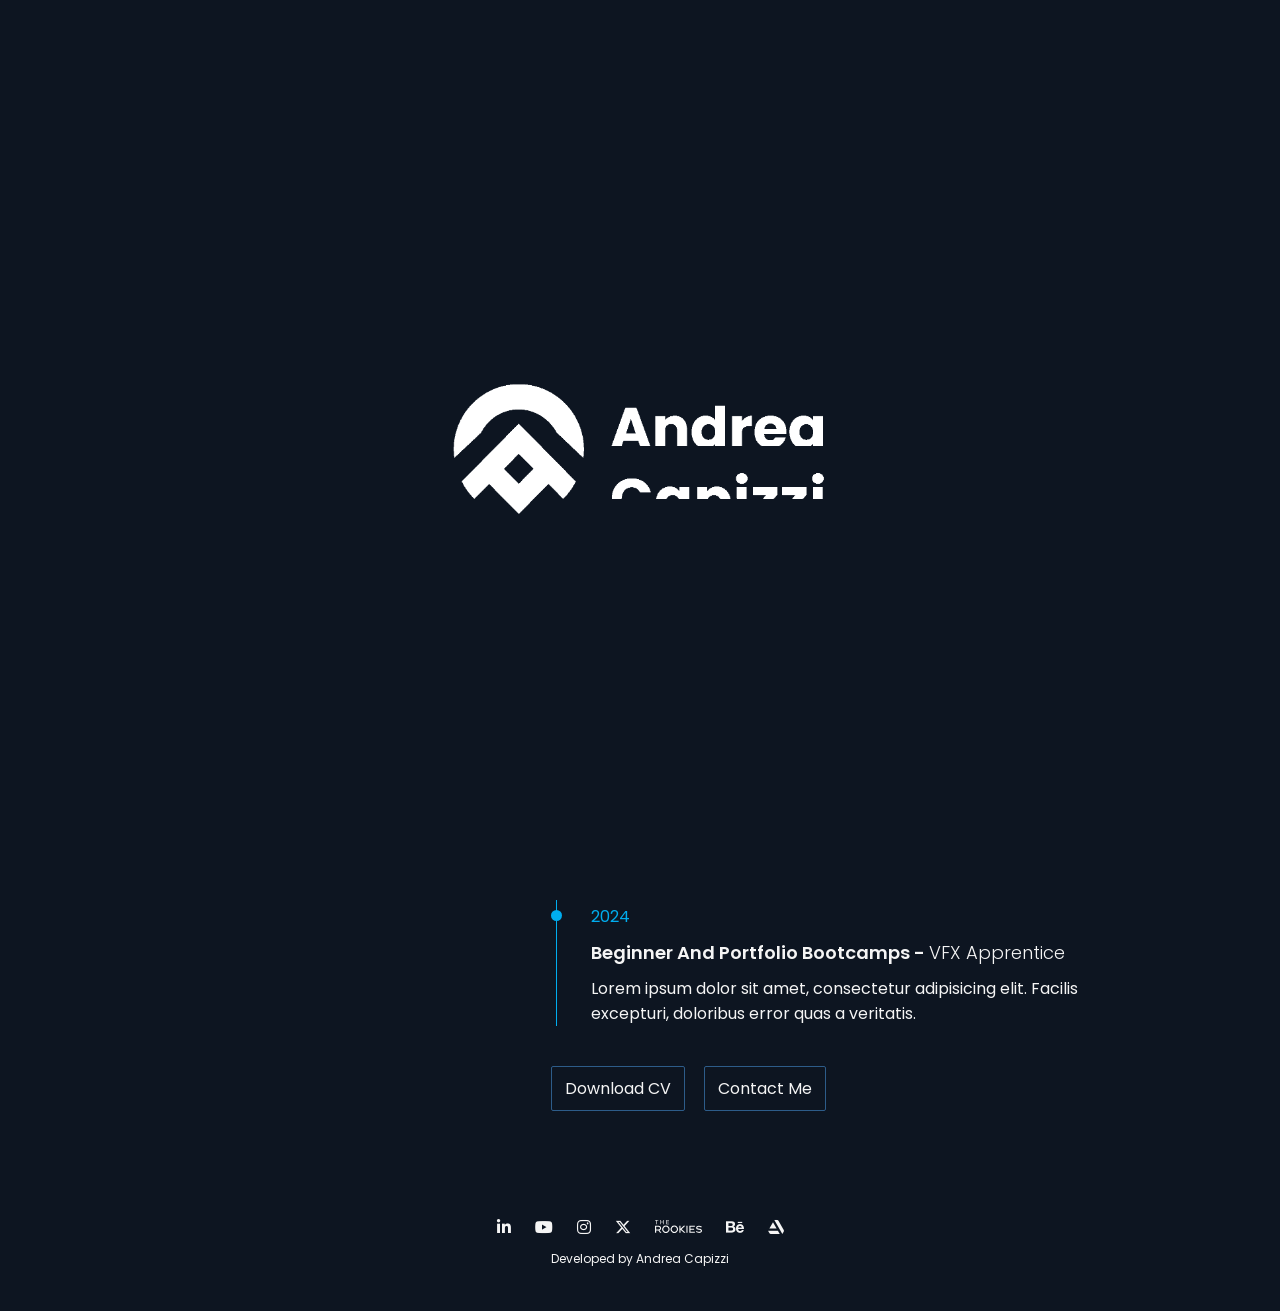
==== commit 4a5b2bd3: "Summary (required) (dio cane)" ====
--- a/about_me.html
+++ b/about_me.html
@@ -5,7 +5,6 @@
   <meta name="viewport" content="width=device-width, initial-scale=1.0">
   <link rel="stylesheet" href="https://cdnjs.cloudflare.com/ajax/libs/font-awesome/6.5.1/css/all.min.css">
   <link rel="stylesheet" href="style.css">
-  <link rel="stylesheet" href="the_rookies.css">
   <link rel="stylesheet" href="style-about.css">
   <link rel="stylesheet" href="https://fonts.googleapis.com/icon?family=Material+Icons">
 
@@ -26,9 +25,9 @@
 
     </a>
     <ul>
-      <li><a class="active" href="#">Home</a></li>
-      <li><a href="#">About Me</a></li>
-      <li><a href="#">Contact</a></li>
+      <li><a href="index.html">Home</a></li>
+      <li><a class="active" href="#">About Me</a></li>
+      <li><a href="contact.html">Contact</a></li>
     </ul>
   </nav>
 
@@ -127,7 +126,7 @@
             <a href="cv.pdf" target="_blank" class="btn">Download CV</a>
           </div>
           <div class="cv_contactme">
-          <a href="#contact" class="btn">Contact Me</a>
+          <a href="contact.html" class="btn">Contact Me</a>
         </div>
       </div>
 
@@ -148,7 +147,6 @@
   <script src="js/preloader.js"></script>
   <script src="js/about.js"></script>
   <!-- <script src="js/stars-bg.js"></script> -->
-  <script src="js/script-video.js"></script>
   <script src="js/navbar+backontop.js"></script>
   <script src="js/home-bg-gif.js"></script>
 
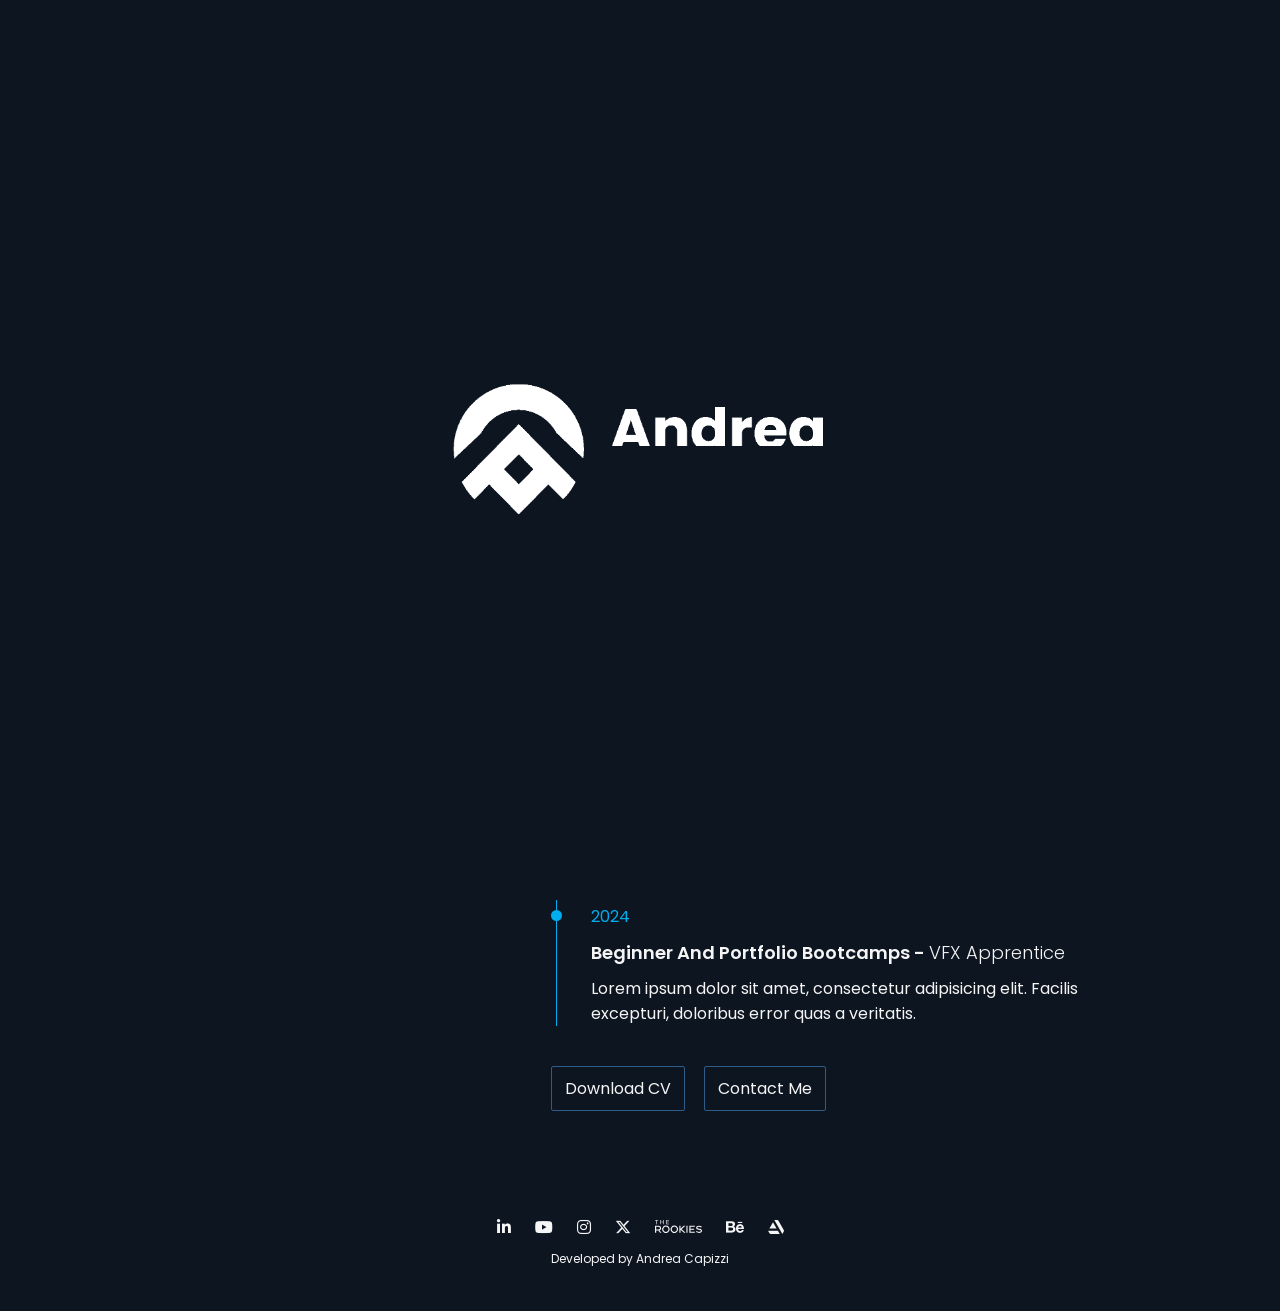
==== commit 8aecc518: "tentativo fix preloader 4" ====
--- a/about_me.html
+++ b/about_me.html
@@ -12,7 +12,7 @@
 <body>
 
   <div id="preloader">
-    <img src="logo_preloader_noloop1.gif" alt="Preloader">
+    <img id="preloader-img" src="logo_preloader_noloop1.gif" alt="Preloader">
   </div>
 
   <nav>
@@ -58,7 +58,7 @@
      <div class="row">
       <div class="about-img">
           <div class="img-box">
-             <img src="andrea-about-img-v5.png" alt="about img"> 
+             <img src="andrea-about-img-v6.png" alt="about img"> 
           </div>
       </div>
       <div class="about-text">
--- a/style.css
+++ b/style.css
@@ -74,26 +74,40 @@
     display: none !important;
 }
 
-/* Custom Scrollbar */
-/* Width della scrollbar */
-* {
+/* barra di scorrimento custom */
+/* Width */
+::-webkit-scrollbar {
+  width: 6px;
+}
+
+*::-webkit-scrollbar-button {
+  display: none;
+}
+
+/* Track */
+::-webkit-scrollbar-track {
+  background: var(--white);
+}
+
+/* Handle */
+::-webkit-scrollbar-thumb {
+  background: var(--main-color);
+  border-radius: 0px;
+}
+
+/* Styling for Firefox */
+@supports (-moz-appearance: none) {
+  /* Width per Firefox */
+  * {
     scrollbar-width: thin;
+  }
+
+  /* Handle per Firefox */
+  * {
     scrollbar-color: var(--main-color) var(--white);
-}
-
-/* Track della scrollbar */
-*::-webkit-scrollbar {
-    width: 5px;
-}
-
-*::-webkit-scrollbar-track {
-    background-color: var(--white);
-}
-
-/* Thumb della scrollbar */
-*::-webkit-scrollbar-thumb {
-    background-color: var(--main-color);
-}
+  }
+}
+
 
 *{
   padding: 0;
@@ -258,6 +272,30 @@
   opacity:0;
   user-select: none;
 }
+
+.spazio-sezioni-5{
+  /* background-color: red; */
+  margin-top: 0px;
+  margin-bottom: 0px;
+}
+
+.spazio-sezioni-5 h6{
+  font-size: 1px;
+  opacity:0;
+  user-select: none;
+}
+
+.spazio-sezioni-8{
+  /* background-color: red; */
+  margin-top: 35px;
+  margin-bottom: 35px;
+}
+
+.spazio-sezioni-8 h6{
+  font-size: 1px;
+  opacity:0;
+  user-select: none;
+}
   
 
 .grid {
@@ -486,10 +524,18 @@
       margin-bottom: 20px;
     }
 
+    
+
     .spazio-sezioni-3{
       /* background-color: red; */
       margin-top: 0px;
       margin-bottom: 0px;
+    }
+
+    .spazio-sezioni-5{
+      /* background-color: red; */
+      margin-top: 10px;
+      margin-bottom: 10px;
     }
   
   }
--- a/style-about.css
+++ b/style-about.css
@@ -28,6 +28,7 @@
 
 .sec-padding{
     padding:50px 0;
+    /* background-color: blueviolet; */
 }
 
 .about-img{
@@ -47,26 +48,35 @@
     border: 1px solid var(--traccia);  
     margin: auto;
     border-radius: 3px;
+    overflow: hidden; /* l'immagine non esce dai bordi */
+}
+
+.about-img .img-box{
+    /*background-color: red;*/
 }
 
 .about-img .img-box img{
     width:100%;
+    object-fit: cover; /* Fa in modo che l'immagine riempa il container mantenendo il rapporto d'aspetto */
+    
 }
 
 .about-img{
-    /* background-color: aqua; */
+    /* background-color: aqua;  */
 }
 
 .img-box img{
-    /* background-color: green; */
+    /* background-color: green;  */
     position: relative;
-    top: 7px;
+    border-radius: 3px;
+    top: 3.5px;
+    
 }
 
 .img-box{
     /* background-color: green; */
     overflow: hidden;
-    padding:0px 15px;
+    padding:6px 11px;
 }
 
 
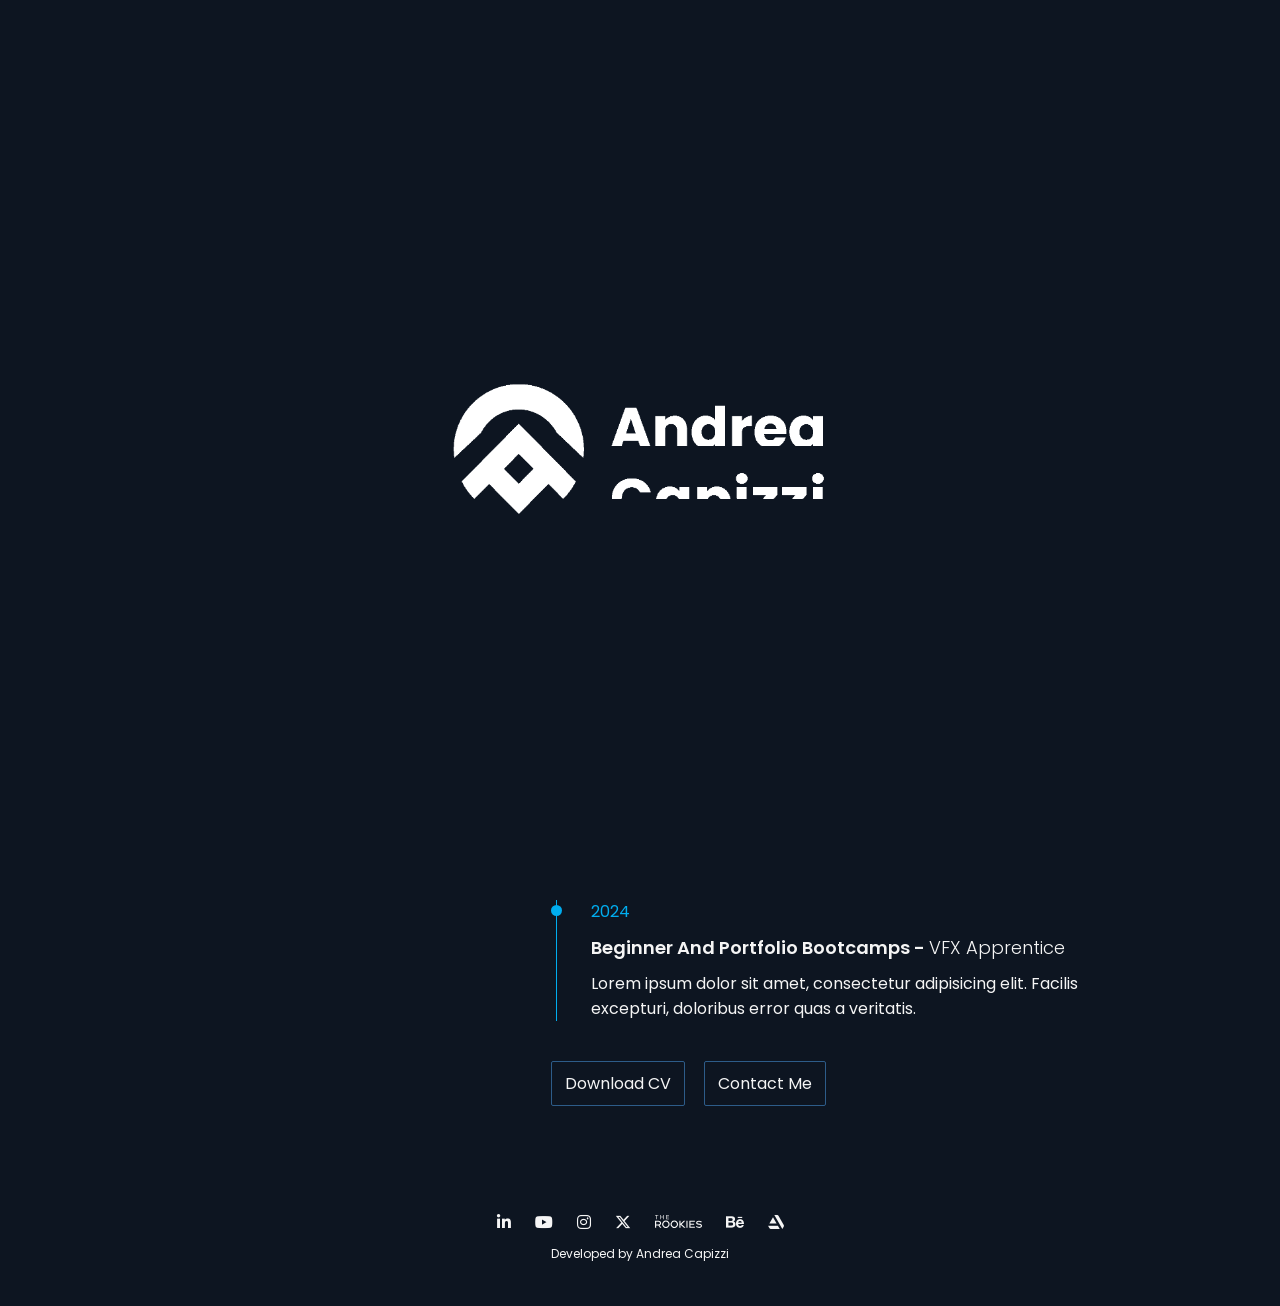
==== commit daef776d: "navbar final fix" ====
--- a/about_me.html
+++ b/about_me.html
@@ -15,21 +15,34 @@
     <img id="preloader-img" src="logo_preloader_noloop1.gif" alt="Preloader">
   </div>
 
-  <nav>
-    <input type="checkbox" id="check">
-    <label for="check" class="checkbtn">
-      <div id="icon-toggle" class="fas fa-bars"></div>
-    </label>
-    <a href="index.html">
-        <svg id="logo" svg xmlns="http://www.w3.org/2000/svg" viewBox="0 0 584.39 199.29"><defs><style></style></defs><g id="Capizzi"><path class="cls-1" d="M254.32,132.9a28.81,28.81,0,0,1,11.27-11.4A32.66,32.66,0,0,1,282,117.41q11.22,0,19.22,5.93a28.42,28.42,0,0,1,10.68,16.16H295a13.7,13.7,0,0,0-5.34-6,15,15,0,0,0-7.86-2.07,14.7,14.7,0,0,0-11.5,4.94q-4.4,4.94-4.4,13.2t4.4,13.2a14.66,14.66,0,0,0,11.5,4.94,15,15,0,0,0,7.86-2.06,13.67,13.67,0,0,0,5.34-6h16.88a28.19,28.19,0,0,1-10.68,16.12q-8,5.88-19.22,5.88a32.75,32.75,0,0,1-16.39-4.08,29,29,0,0,1-11.27-11.36,36.29,36.29,0,0,1,0-33.28Z" transform="translate(-0.96 -9.33)"/><path class="cls-1" d="M322.8,142.47a21.71,21.71,0,0,1,7.94-9A20.75,20.75,0,0,1,342,130.34a19.29,19.29,0,0,1,9.3,2.16,15.91,15.91,0,0,1,6.15,5.66v-7.1h15.35v50.12H357.42v-7.1a16.62,16.62,0,0,1-6.24,5.66,19.29,19.29,0,0,1-9.3,2.15,20.45,20.45,0,0,1-11.14-3.18,22,22,0,0,1-7.94-9.08,33,33,0,0,1,0-27.16Zm31.43,4.58a10.81,10.81,0,0,0-15.54-.05q-3.18,3.28-3.19,9t3.19,9.11a10.7,10.7,0,0,0,15.54.05q3.18-3.31,3.19-9.07T354.23,147.05Z" transform="translate(-0.96 -9.33)"/><path class="cls-1" d="M407.08,132.5a19,19,0,0,1,9.25-2.16,20.75,20.75,0,0,1,11.23,3.15,21.8,21.8,0,0,1,7.95,9,33.14,33.14,0,0,1,0,27.16,22.09,22.09,0,0,1-7.95,9.08,20.6,20.6,0,0,1-11.23,3.18,19,19,0,0,1-9.2-2.15,16.87,16.87,0,0,1-6.25-5.57v30.9H385.53v-74h15.35v7.1A16.73,16.73,0,0,1,407.08,132.5ZM419.61,147a10.56,10.56,0,0,0-7.86-3.27,10.35,10.35,0,0,0-7.77,3.32q-3.18,3.31-3.19,9.07t3.19,9.07a10.76,10.76,0,0,0,15.59-.05q3.23-3.36,3.23-9.11T419.61,147Z" transform="translate(-0.96 -9.33)"/><path class="cls-1" d="M449.25,123.47a7.68,7.68,0,0,1-2.56-5.88,7.79,7.79,0,0,1,2.56-6,10.22,10.22,0,0,1,13.11,0,7.83,7.83,0,0,1,2.56,6,7.71,7.71,0,0,1-2.56,5.88,10.22,10.22,0,0,1-13.11,0Zm14.23,7.59v50.12H448.12V131.06Z" transform="translate(-0.96 -9.33)"/><path class="cls-1" d="M490.6,168.51h21.74v12.67H473.45V169l20.84-25.23H473.63V131.06h38.26v12.22Z" transform="translate(-0.96 -9.33)"/><path class="cls-1" d="M536.76,168.51H558.5v12.67H519.61V169l20.84-25.23H519.79V131.06h38.26v12.22Z" transform="translate(-0.96 -9.33)"/><path class="cls-1" d="M569.68,123.47a7.68,7.68,0,0,1-2.56-5.88,7.79,7.79,0,0,1,2.56-6,10.22,10.22,0,0,1,13.11,0,7.79,7.79,0,0,1,2.56,6,7.68,7.68,0,0,1-2.56,5.88,10.22,10.22,0,0,1-13.11,0Zm14.23,7.59v50.12H568.55V131.06Z" transform="translate(-0.96 -9.33)"/></g><g id="Andrea"><path class="cls-1" d="M292.13,87.94H268.6l-3.77,11.13H248.75l22.81-63h17.78l22.81,63H295.9Zm-3.95-11.86L280.36,53l-7.72,23.08Z" transform="translate(-0.96 -9.33)"/><path class="cls-1" d="M363.66,54.12q5.25,5.72,5.25,15.67V99.07H353.65V71.86c0-3.35-.87-6-2.61-7.81a10.19,10.19,0,0,0-14,0c-1.74,1.85-2.6,4.46-2.6,7.81V99.07H319.07V49h15.36V55.6a16.22,16.22,0,0,1,6.28-5.25,20,20,0,0,1,8.9-1.93Q358.4,48.42,363.66,54.12Z" transform="translate(-0.96 -9.33)"/><path class="cls-1" d="M379.47,60.36a21.77,21.77,0,0,1,7.94-9,20.83,20.83,0,0,1,11.23-3.14,19.73,19.73,0,0,1,9,2.07,16.46,16.46,0,0,1,6.42,5.56V32.61h15.36V99.07H414.09V91.89a15.75,15.75,0,0,1-6.15,5.75,19.4,19.4,0,0,1-9.3,2.15,20.53,20.53,0,0,1-11.23-3.19,22,22,0,0,1-7.94-9.07,30.15,30.15,0,0,1-2.92-13.6A30,30,0,0,1,379.47,60.36Zm31.43,4.58a10.8,10.8,0,0,0-15.54,0c-2.12,2.19-3.19,5.19-3.19,9s1.07,6.87,3.19,9.11a10.7,10.7,0,0,0,15.54,0q3.18-3.33,3.19-9.07T410.9,64.94Z" transform="translate(-0.96 -9.33)"/><path class="cls-1" d="M462.67,50.8a17.37,17.37,0,0,1,9-2.38V64.68h-4.23q-5.74,0-8.62,2.46t-2.87,8.67V99.07H440.58V49h15.36v8.35A20.29,20.29,0,0,1,462.67,50.8Z" transform="translate(-0.96 -9.33)"/><path class="cls-1" d="M526,77.7H491.23a10.44,10.44,0,0,0,3,7.14,9.23,9.23,0,0,0,6.51,2.47q5.75,0,8-4.85h16.34a22.56,22.56,0,0,1-4.53,8.89,22.87,22.87,0,0,1-8.22,6.2,26.54,26.54,0,0,1-11.05,2.24,26.92,26.92,0,0,1-13.11-3.14,22.37,22.37,0,0,1-9-9A27.69,27.69,0,0,1,476,74a28.16,28.16,0,0,1,3.19-13.66,22.15,22.15,0,0,1,8.94-9,27.11,27.11,0,0,1,13.2-3.14,26.84,26.84,0,0,1,12.93,3A22,22,0,0,1,523.07,60a26.55,26.55,0,0,1,3.19,13.21A39.25,39.25,0,0,1,526,77.7Zm-15.45-8.53a7.92,7.92,0,0,0-2.69-6.29,9.91,9.91,0,0,0-6.74-2.34,9.73,9.73,0,0,0-6.51,2.25,10,10,0,0,0-3.28,6.38Z" transform="translate(-0.96 -9.33)"/><path class="cls-1" d="M534.21,60.36a21.77,21.77,0,0,1,7.94-9,20.83,20.83,0,0,1,11.23-3.14,19.29,19.29,0,0,1,9.3,2.16,15.89,15.89,0,0,1,6.15,5.65V49h15.35V99.07H568.83V92a16.71,16.71,0,0,1-6.24,5.66,19.4,19.4,0,0,1-9.3,2.15,20.37,20.37,0,0,1-11.14-3.19,22,22,0,0,1-7.94-9.07,30.15,30.15,0,0,1-2.92-13.6A30,30,0,0,1,534.21,60.36Zm31.43,4.58a10.8,10.8,0,0,0-15.54,0c-2.12,2.19-3.19,5.19-3.19,9S548,80.8,550.1,83a10.7,10.7,0,0,0,15.54,0q3.18-3.33,3.19-9.07T565.64,64.94Z" transform="translate(-0.96 -9.33)"/></g><g id="A"><path id="A-2" data-name="A" class="cls-2" d="M194.43,157.28l-10.15-10.14-9.84-9.85-5.39-5.38-18.39-18.39L126.88,89.74,117,79.89,103.11,66h0L89.18,79.89l-9.85,9.85L55.55,113.52,37.16,131.91l-5.39,5.38-9.85,9.85L11.78,157.28A102.36,102.36,0,0,0,31.9,184.71l4-3.94,19.36-19.36.34-.34,5,5,14.74,14.74,4.08,4.08,23.77,23.77h0l23.77-23.77,4.08-4.08L145.7,166l5-5,.34.34,19.36,19.36,3.95,3.94A102.57,102.57,0,0,0,194.43,157.28ZM117,147.14,103.1,161.07,89.18,147.14l-9.85-9.85,23.77-23.77,23.78,23.77Z" transform="translate(-0.96 -9.33)"/></g><g id="C"><path id="C-2" data-name="C" class="cls-2" d="M128.22,12.45c-.86-.22-1.74-.43-2.61-.63l-1.46-.31c-1.06-.23-2.12-.43-3.18-.62l-1.46-.24c-1-.18-2-.31-3-.45l-.44-.06c-1.25-.16-2.51-.29-3.78-.4l-.72-.06q-1.87-.15-3.78-.24l-.66,0c-1.33-.05-2.65-.08-4-.08h0c-1.33,0-2.66,0-4,.08l-.66,0c-1.27.06-2.53.14-3.79.24L94,9.74c-1.27.11-2.54.24-3.8.4l-.43.06c-1,.14-2,.26-3,.43l-1.53.26c-1.07.19-2.14.4-3.2.62l-1.43.31c-.9.2-1.8.42-2.7.64a102.19,102.19,0,0,0-77,99c0,2.93.13,5.83.37,8.7L8,113.52,31.77,89.74l9.85-9.85.92-.92A69.19,69.19,0,0,1,70.21,51.3a68.06,68.06,0,0,1,11.75-5l1.1-.34a69.35,69.35,0,0,1,40.09,0l1.1.34a68.06,68.06,0,0,1,11.75,5A69.19,69.19,0,0,1,163.67,79l.92.92,9.85,9.85,23.77,23.78,6.67,6.66c.24-2.87.37-5.77.37-8.7A102.18,102.18,0,0,0,128.22,12.45Z" transform="translate(-0.96 -9.33)"/></g></svg></a>
+    <!-- Navbar, og dev:oziavci, andrea capizzi's custom version -->
+    <div class="nav-container pt-4">
+      <div class="logo">
+        <a href="index.html">
+            <svg id="logo" svg xmlns="http://www.w3.org/2000/svg" viewBox="0 0 584.39 199.29"><defs><style></style></defs><g id="Capizzi"><path class="cls-1" d="M254.32,132.9a28.81,28.81,0,0,1,11.27-11.4A32.66,32.66,0,0,1,282,117.41q11.22,0,19.22,5.93a28.42,28.42,0,0,1,10.68,16.16H295a13.7,13.7,0,0,0-5.34-6,15,15,0,0,0-7.86-2.07,14.7,14.7,0,0,0-11.5,4.94q-4.4,4.94-4.4,13.2t4.4,13.2a14.66,14.66,0,0,0,11.5,4.94,15,15,0,0,0,7.86-2.06,13.67,13.67,0,0,0,5.34-6h16.88a28.19,28.19,0,0,1-10.68,16.12q-8,5.88-19.22,5.88a32.75,32.75,0,0,1-16.39-4.08,29,29,0,0,1-11.27-11.36,36.29,36.29,0,0,1,0-33.28Z" transform="translate(-0.96 -9.33)"/><path class="cls-1" d="M322.8,142.47a21.71,21.71,0,0,1,7.94-9A20.75,20.75,0,0,1,342,130.34a19.29,19.29,0,0,1,9.3,2.16,15.91,15.91,0,0,1,6.15,5.66v-7.1h15.35v50.12H357.42v-7.1a16.62,16.62,0,0,1-6.24,5.66,19.29,19.29,0,0,1-9.3,2.15,20.45,20.45,0,0,1-11.14-3.18,22,22,0,0,1-7.94-9.08,33,33,0,0,1,0-27.16Zm31.43,4.58a10.81,10.81,0,0,0-15.54-.05q-3.18,3.28-3.19,9t3.19,9.11a10.7,10.7,0,0,0,15.54.05q3.18-3.31,3.19-9.07T354.23,147.05Z" transform="translate(-0.96 -9.33)"/><path class="cls-1" d="M407.08,132.5a19,19,0,0,1,9.25-2.16,20.75,20.75,0,0,1,11.23,3.15,21.8,21.8,0,0,1,7.95,9,33.14,33.14,0,0,1,0,27.16,22.09,22.09,0,0,1-7.95,9.08,20.6,20.6,0,0,1-11.23,3.18,19,19,0,0,1-9.2-2.15,16.87,16.87,0,0,1-6.25-5.57v30.9H385.53v-74h15.35v7.1A16.73,16.73,0,0,1,407.08,132.5ZM419.61,147a10.56,10.56,0,0,0-7.86-3.27,10.35,10.35,0,0,0-7.77,3.32q-3.18,3.31-3.19,9.07t3.19,9.07a10.76,10.76,0,0,0,15.59-.05q3.23-3.36,3.23-9.11T419.61,147Z" transform="translate(-0.96 -9.33)"/><path class="cls-1" d="M449.25,123.47a7.68,7.68,0,0,1-2.56-5.88,7.79,7.79,0,0,1,2.56-6,10.22,10.22,0,0,1,13.11,0,7.83,7.83,0,0,1,2.56,6,7.71,7.71,0,0,1-2.56,5.88,10.22,10.22,0,0,1-13.11,0Zm14.23,7.59v50.12H448.12V131.06Z" transform="translate(-0.96 -9.33)"/><path class="cls-1" d="M490.6,168.51h21.74v12.67H473.45V169l20.84-25.23H473.63V131.06h38.26v12.22Z" transform="translate(-0.96 -9.33)"/><path class="cls-1" d="M536.76,168.51H558.5v12.67H519.61V169l20.84-25.23H519.79V131.06h38.26v12.22Z" transform="translate(-0.96 -9.33)"/><path class="cls-1" d="M569.68,123.47a7.68,7.68,0,0,1-2.56-5.88,7.79,7.79,0,0,1,2.56-6,10.22,10.22,0,0,1,13.11,0,7.79,7.79,0,0,1,2.56,6,7.68,7.68,0,0,1-2.56,5.88,10.22,10.22,0,0,1-13.11,0Zm14.23,7.59v50.12H568.55V131.06Z" transform="translate(-0.96 -9.33)"/></g><g id="Andrea"><path class="cls-1" d="M292.13,87.94H268.6l-3.77,11.13H248.75l22.81-63h17.78l22.81,63H295.9Zm-3.95-11.86L280.36,53l-7.72,23.08Z" transform="translate(-0.96 -9.33)"/><path class="cls-1" d="M363.66,54.12q5.25,5.72,5.25,15.67V99.07H353.65V71.86c0-3.35-.87-6-2.61-7.81a10.19,10.19,0,0,0-14,0c-1.74,1.85-2.6,4.46-2.6,7.81V99.07H319.07V49h15.36V55.6a16.22,16.22,0,0,1,6.28-5.25,20,20,0,0,1,8.9-1.93Q358.4,48.42,363.66,54.12Z" transform="translate(-0.96 -9.33)"/><path class="cls-1" d="M379.47,60.36a21.77,21.77,0,0,1,7.94-9,20.83,20.83,0,0,1,11.23-3.14,19.73,19.73,0,0,1,9,2.07,16.46,16.46,0,0,1,6.42,5.56V32.61h15.36V99.07H414.09V91.89a15.75,15.75,0,0,1-6.15,5.75,19.4,19.4,0,0,1-9.3,2.15,20.53,20.53,0,0,1-11.23-3.19,22,22,0,0,1-7.94-9.07,30.15,30.15,0,0,1-2.92-13.6A30,30,0,0,1,379.47,60.36Zm31.43,4.58a10.8,10.8,0,0,0-15.54,0c-2.12,2.19-3.19,5.19-3.19,9s1.07,6.87,3.19,9.11a10.7,10.7,0,0,0,15.54,0q3.18-3.33,3.19-9.07T410.9,64.94Z" transform="translate(-0.96 -9.33)"/><path class="cls-1" d="M462.67,50.8a17.37,17.37,0,0,1,9-2.38V64.68h-4.23q-5.74,0-8.62,2.46t-2.87,8.67V99.07H440.58V49h15.36v8.35A20.29,20.29,0,0,1,462.67,50.8Z" transform="translate(-0.96 -9.33)"/><path class="cls-1" d="M526,77.7H491.23a10.44,10.44,0,0,0,3,7.14,9.23,9.23,0,0,0,6.51,2.47q5.75,0,8-4.85h16.34a22.56,22.56,0,0,1-4.53,8.89,22.87,22.87,0,0,1-8.22,6.2,26.54,26.54,0,0,1-11.05,2.24,26.92,26.92,0,0,1-13.11-3.14,22.37,22.37,0,0,1-9-9A27.69,27.69,0,0,1,476,74a28.16,28.16,0,0,1,3.19-13.66,22.15,22.15,0,0,1,8.94-9,27.11,27.11,0,0,1,13.2-3.14,26.84,26.84,0,0,1,12.93,3A22,22,0,0,1,523.07,60a26.55,26.55,0,0,1,3.19,13.21A39.25,39.25,0,0,1,526,77.7Zm-15.45-8.53a7.92,7.92,0,0,0-2.69-6.29,9.91,9.91,0,0,0-6.74-2.34,9.73,9.73,0,0,0-6.51,2.25,10,10,0,0,0-3.28,6.38Z" transform="translate(-0.96 -9.33)"/><path class="cls-1" d="M534.21,60.36a21.77,21.77,0,0,1,7.94-9,20.83,20.83,0,0,1,11.23-3.14,19.29,19.29,0,0,1,9.3,2.16,15.89,15.89,0,0,1,6.15,5.65V49h15.35V99.07H568.83V92a16.71,16.71,0,0,1-6.24,5.66,19.4,19.4,0,0,1-9.3,2.15,20.37,20.37,0,0,1-11.14-3.19,22,22,0,0,1-7.94-9.07,30.15,30.15,0,0,1-2.92-13.6A30,30,0,0,1,534.21,60.36Zm31.43,4.58a10.8,10.8,0,0,0-15.54,0c-2.12,2.19-3.19,5.19-3.19,9S548,80.8,550.1,83a10.7,10.7,0,0,0,15.54,0q3.18-3.33,3.19-9.07T565.64,64.94Z" transform="translate(-0.96 -9.33)"/></g><g id="A"><path id="A-2" data-name="A" class="cls-2" d="M194.43,157.28l-10.15-10.14-9.84-9.85-5.39-5.38-18.39-18.39L126.88,89.74,117,79.89,103.11,66h0L89.18,79.89l-9.85,9.85L55.55,113.52,37.16,131.91l-5.39,5.38-9.85,9.85L11.78,157.28A102.36,102.36,0,0,0,31.9,184.71l4-3.94,19.36-19.36.34-.34,5,5,14.74,14.74,4.08,4.08,23.77,23.77h0l23.77-23.77,4.08-4.08L145.7,166l5-5,.34.34,19.36,19.36,3.95,3.94A102.57,102.57,0,0,0,194.43,157.28ZM117,147.14,103.1,161.07,89.18,147.14l-9.85-9.85,23.77-23.77,23.78,23.77Z" transform="translate(-0.96 -9.33)"/></g><g id="C"><path id="C-2" data-name="C" class="cls-2" d="M128.22,12.45c-.86-.22-1.74-.43-2.61-.63l-1.46-.31c-1.06-.23-2.12-.43-3.18-.62l-1.46-.24c-1-.18-2-.31-3-.45l-.44-.06c-1.25-.16-2.51-.29-3.78-.4l-.72-.06q-1.87-.15-3.78-.24l-.66,0c-1.33-.05-2.65-.08-4-.08h0c-1.33,0-2.66,0-4,.08l-.66,0c-1.27.06-2.53.14-3.79.24L94,9.74c-1.27.11-2.54.24-3.8.4l-.43.06c-1,.14-2,.26-3,.43l-1.53.26c-1.07.19-2.14.4-3.2.62l-1.43.31c-.9.2-1.8.42-2.7.64a102.19,102.19,0,0,0-77,99c0,2.93.13,5.83.37,8.7L8,113.52,31.77,89.74l9.85-9.85.92-.92A69.19,69.19,0,0,1,70.21,51.3a68.06,68.06,0,0,1,11.75-5l1.1-.34a69.35,69.35,0,0,1,40.09,0l1.1.34a68.06,68.06,0,0,1,11.75,5A69.19,69.19,0,0,1,163.67,79l.92.92,9.85,9.85,23.77,23.78,6.67,6.66c.24-2.87.37-5.77.37-8.7A102.18,102.18,0,0,0,128.22,12.45Z" transform="translate(-0.96 -9.33)"/></g></svg></a>
+    </div> 
 
-    </a>
-    <ul>
-      <li><a href="index.html">Home</a></li>
-      <li><a class="active" href="#">About Me</a></li>
-      <li><a href="contact.html">Contact</a></li>
-    </ul>
-  </nav>
+      <div class="menu-open"><span class="open"></span></div>
+      <div class="ozmenu mt-4">
+        <div class="menu-close"><span class="close"></span></div>
+        <ul class="ozmenu-nav">
+          <li class="item"><a href="index.html">Home</a></li>
+          <li class="item dropdownitem">
+            <a href="#" class="nav-dropdown">Works</a>
+            <div class="dropdown">
+              <ul>
+                <li class="item"><a href="#">Promotional Videos</a></li>
+                <li class="item"><a href="#">Logo Animations</a></li>
+                <li class="item"><a href="#">Video Lyrics</a></li>
+              </ul>
+            </div>
+          </li>
+          <li class="item"><a href="about_me.html">About Me</a></li>
+          <li class="item"><a href="contact.html">Contact</a></li>
+        </ul>
+      </div>
+    </div>
+    <!-- /Navbar -->
 
 <button onclick="topFunction()" id="mybackontopBtn" title="">
   <i class="fas fa-arrow-up"></i>
--- a/style.css
+++ b/style.css
@@ -106,7 +106,25 @@
   * {
     scrollbar-color: var(--main-color) var(--white);
   }
-}
+  
+}
+
+/* Nascondi le scrollbar su Webkit (Chrome, Safari) */
+.ozmenu.active .ozmenu-nav::-webkit-scrollbar {
+  width: 0;
+  height: 0;
+}
+
+/* Nascondi le scrollbar su Firefox */
+.ozmenu.active .ozmenu-nav {
+  scrollbar-width: none; /* Firefox */
+  -ms-overflow-style: none; /* Internet Explorer 10+ */
+}
+
+.ozmenu.active .ozmenu-nav::-webkit-scrollbar {
+  display: none; /* Nasconde la scrollbar su Webkit (Chrome, Safari) */
+}
+
 
 
 *{
@@ -590,170 +608,577 @@
 
 
 
-  nav{
-
-    height: 80px;
-    width: 100%;
-    margin: 30px 0px 0px 0px;
-  }
-
+
+
+/* Menu */
+
+
+
+.nav-container {
+  display: flex;
+  align-items: center;
+  justify-content: space-between;
+  /* background-color: red;  */
+  margin-top: 30px;
+  margin-left:112px;
+  margin-right: 112px;
+}
+
+
+#logo {
+  width: 200px;
+  fill: var(--blue-dark);
+  margin-top: 0;
+  position: relative;
+  user-select: none;
+  transition: fill 0.3s ease;
+}
+
+#logo:hover {
+  cursor: pointer;
+  fill: var(--main-color);
+}
+
+
+.ozmenu {
+  flex-grow: 1; /* Permette alla navbar di occupare lo spazio rimanente */
+}
+
+
+
+/* .ozmenu ul.ozmenu-nav {
+  display: flex;
+  align-items: flex-start;
+  justify-content:space-between;
+  list-style: none;
+  font-family: 'Poppins', sans-serif;
+  padding-left: 0px;
+  background-color: red;
+  width: 80%;
+}  */
+
+.ozmenu-nav {
+  display: flex;
+  justify-content: flex-end; /* Allinea gli elementi del menu a destra */
+  list-style: none;
+  padding-left: 0;
+  margin: 0;
+}
+
+
+.ozmenu ul.ozmenu-nav>li {
+  position: relative;
+  float: left;
+  width: auto;
+  margin-left: 40px; /* Aggiunge spazio a sinistra di ogni elemento della navbar desktop (home,works,about me,contact) */
+}
+
+.ozmenu ul.ozmenu-nav>li a {
+  font-size: 16px !important; /* Forza l'applicazione della dimensione del testo nella navbar */
+  font-weight: 400 !important;
+  
+}
+
+.ozmenu ul li.dropdownitem ul li a {
+  font-size: 16px !important; /* Forza l'applicazione della dimensione del testo per i dropdown */
+  font-weight: 400 !important;
+}
+
+
+.ozmenu ul.ozmenu-nav>li:first-child {
+  margin-left: 0; /* Rimuove il margine dall'elemento più a sinistra */
+}
+
+.ozmenu ul.ozmenu-nav>li a:hover{
+  color: var(--main-color) !important;
+}
+
+.ozmenu ul li {
+  transition: background-color 0.4s ease, opacity 0.4s ease; /* Aggiungi transizione */
+  opacity: 1; /* Imposta un'opacità iniziale */
+}
+
+.ozmenu ul li:hover{
+  background-color: var(--bg-tasti-nav); 
+  border-radius: 3px;
+}
+
+
+/* Evita che l'elemento nel dropdown cambi sfondo */
+.ozmenu ul li .dropdown li:hover {
+  background-color: transparent;
+}
+
+
+.ozmenu ul li.dropdownitem>a:after{
+  width: 15px;
+  height: 20px;
+  text-align: center;
+  float: right;
+  background-color: var(--blue-dark); /*sostituire*/
+  content: "";
+  margin: 1px 0px 0px 3px;
+  -webkit-mask-image: url('data:image/svg+xml;charset=utf-8,<svg width="12px" height="12px" xmlns="http://www.w3.org/2000/svg" fill="currentColor" class="bi bi-chevron-down" viewBox="0 0 16 16"><path fill-rule="evenodd" d="M1.646 4.646a.5.5 0 0 1 .708 0L8 10.293l5.646-5.647a.5.5 0 0 1 .708.708l-6 6a.5.5 0 0 1-.708 0l-6-6a.5.5 0 0 1 0-.708z"></path></svg>');
+  mask-image: url('data:image/svg+xml;charset=utf-8,<svg width="12px" height="12px" xmlns="http://www.w3.org/2000/svg" fill="currentColor" class="bi bi-chevron-down" viewBox="0 0 16 16"><path fill-rule="evenodd" d="M1.646 4.646a.5.5 0 0 1 .708 0L8 10.293l5.646-5.647a.5.5 0 0 1 .708.708l-6 6a.5.5 0 0 1-.708 0l-6-6a.5.5 0 0 1 0-.708z"></path></svg>');
+  -webkit-mask-repeat: no-repeat;
+  mask-repeat: no-repeat;
+  -webkit-mask-position: center;
+  mask-position: center;
+}
+
+.ozmenu ul li.dropdownitem:hover>a:after{
+  background-color: var(--main-color);
+}
+
+.ozmenu ul li .dropdown{
+  display:none;
+  position: absolute;
+  min-width: 200px;
+}
+
+
+
+/* .ozmenu ul.ozmenu-nav>li a,
+.ozmenu ul li.dropdownitem ul li a {
+    font-size: 18px; 
+    font-family: 'Poppins', sans-serif;
+    font-weight: 600;
+} */
+
+@media only screen and (max-width: 1063.8px) {
+  .nav-container {
+    margin-left:62px;
+    margin-right: 62px;
+  }
+}
+
+
+@media screen and (min-width: 858px) {
+
+
+  .ozmenu ul.ozmenu-nav>li a{
+      color: var(--blue-dark) !important;
+      font-weight: 500;
+      text-decoration: none;
+      padding: 10px 10px;
+      /* background-color: var(--bg-tasti-nav); */
+      border-radius: 8px;
+      display: inline-block;
+      font-size: 14px;
+      height: 100%;
+      position: relative;
+      transition: color 0.4s ease, opacity 0.4s ease; /* Aggiungi transizione */
+      opacity: 1; /* Imposta un'opacità iniziale */
+  }
+
+  
+  .ozmenu ul li.dropdownitem:hover .dropdown{
+      display: block;
+      position: absolute;
+      margin: 0;
+      padding: 5px 0px;
+      min-width: 220px;
+      padding-top: 15px !important; /* distanza del dropdown menù su desktop */
+  }
+  .ozmenu ul li.dropdownitem:hover > a{
+      border-radius: 8px 8px 8px 8px !important;
+  }
+  .ozmenu ul li.dropdownitem ul li.dropdownitem:hover > a{
+      border-radius: 8px !important;
+  }
+  .ozmenu ul li.dropdownitem:hover .dropdown .dropdown{
+      display: none;
+  }
+  .ozmenu ul li.dropdownitem .dropdown li.dropdownitem:hover .dropdown {
+      padding-left: 16px;
+      position: absolute;
+      margin: 0;
+      padding-top: 0px !important;
+      min-width: 200px;
+      display: inline-table;
+      top: 0 !important;
+      left: 100% !important;
+      right: auto !important;
+  }
+  .ozmenu ul li.dropdownitem .dropdown .dropdown .dropdown {
+      display: none !important;
+      visibility: hidden;
+  }
+  .ozmenu ul li.dropdownitem .dropdown ul {
+      list-style: none;
+      background-color: var(--bg-tasti-nav); 
+      float: left;
+      padding: 10px;
+      border-radius: 3px;
+  }
+  .ozmenu ul li.dropdownitem ul li a{
+      color: var(--blue-dark)!important;
+      font-weight: 400;
+      text-decoration: none;
+      padding: 5px 0px;
+      float: left;
+      width: 100%;
+      border-radius: 0px;
+      font-size: 14px;
+  }
+  .ozmenu ul.ozmenu-nav .dropdown ul li a:hover {
+      color: var(--main-color) !important;
+      padding-left: 7px;
+      transition: all 0.15s ease-out;
+  }
+  /* Animations */
+  .dropdownitem .dropdown{
+      animation: translateDown 200ms 0ms ease-in-out forwards;
+      transform-origin: top center;
+  }
+  .dropdownitem .dropdownitem .dropdown {
+      transform-origin: top center !important;
+      animation: translateX 200ms 0ms ease-in-out forwards !important;
+  }
+  @keyframes translateDown {
+      0% {
+          transform: scaleY(0)
+      }
+      80% {
+          transform: scaleY(1.1)
+      }
+      100% {
+          transform: scaleY(1)
+      }
+  }
+  @keyframes translateX {
+      0% {
+          opacity: 0;
+          transform: translateX(-60px);
+      }
+      80% {
+          transform: translateX(-5px);
+      }
+      100% {
+          opacity: 1;
+          transform: translateX(0px);
+      }
+  }
+
+
+  /* Dropdown + Dropdown */
+  .ozmenu ul li.dropdownitem ul li .nav-dropdown:after{
+      width: 15px;
+      height: 15px;
+      text-align: center;
+      float: right;
+      background-color: #000;
+      content: "";
+      margin: 1px 0px 0px 3px;
+      -webkit-mask-image: url('data:image/svg+xml;charset=utf-8,<svg width="12px" height="12px" xmlns="http://www.w3.org/2000/svg" fill="currentColor" class="bi bi-chevron-right" viewBox="0 0 16 16"><path fill-rule="evenodd" d="M4.646 1.646a.5.5 0 0 1 .708 0l6 6a.5.5 0 0 1 0 .708l-6 6a.5.5 0 0 1-.708-.708L10.293 8 4.646 2.354a.5.5 0 0 1 0-.708z"></path></svg>');
+      mask-image: url('data:image/svg+xml;charset=utf-8,<svg width="12px" height="12px" xmlns="http://www.w3.org/2000/svg" fill="currentColor" class="bi bi-chevron-right" viewBox="0 0 16 16"><path fill-rule="evenodd" d="M4.646 1.646a.5.5 0 0 1 .708 0l6 6a.5.5 0 0 1 0 .708l-6 6a.5.5 0 0 1-.708-.708L10.293 8 4.646 2.354a.5.5 0 0 1 0-.708z"></path></svg>');
+      -webkit-mask-repeat: no-repeat;
+      mask-repeat: no-repeat;
+      -webkit-mask-position: center;
+      mask-position: center;
+  }
+}
+.ozmenu ul.ozmenu-nav .dropdown ul li {
+  float: left;
+  width: 100%;
+}
+.ozmenu ul.ozmenu-nav .dropdown ul li a{
+  padding: 8px 0px;
+}
+.ozmenu ul li.dropdownitem ul li a,
+.ozmenu ul li.dropdownitem ul li .dropdown ul li a {
+  border-bottom: 1px dotted var(--pink-light);
+}
+.ozmenu ul li.dropdownitem ul li:last-child a,
+.ozmenu ul li.dropdownitem ul li .dropdown ul li:last-child a {
+  border-bottom: 0px !important;
+}
+/* Dropdown + Dropdown */
+.ozmenu ul li.dropdownitem ul li a:before,
+.ozmenu ul li.dropdownitem ul li .nav-dropdown ul li a:after{
+  display: none !important;
+}
+.ozmenu ul li.dropdownitem ul li .nav-dropdown ul li:last-child a{
+  border-bottom: 0px !important;
+}
+.ozmenu ul li.dropdownitem .dropdown ul li.dropdownitem {
+  display: inline-block;
+  height: 100%;
+  position: relative;
+  width: 100%;
+}
+/* Responsive Menu */
+.menu-close,
+.menu-open {
+  display: none;
+}
+
+
+@media screen and (max-width: 858px) {
+ 
   #logo{
-    width:200px;
-    fill: var(--blue-dark);
-    margin-left: 120px;
-    margin-top: 0px;
-    position: relative;
-    user-select: none;
-    transition: fill 0.3s ease;
-  }
-
-  #logo:hover{
-    cursor: pointer;
-    fill:var(--main-color);
-  }
-
-  /* .logo{
-    margin-left: 120px;
-    margin-top: 0px;
-    position: relative;
-    user-select: none;
-
-  } */
-  
-
-  /* img.logo{
-    width:200px;
-    color: white;
-  } */
-
-
-
-  nav ul{
-    float: right;
-    margin-right: 107px ;
-  }
-  nav ul li{
-    display: inline-block;
-    line-height: 80px;
-    margin: 0 5px;
-  }
-  nav ul li a{
-    color: var(--blue-dark);
-    font-size: 14px;
-    padding: 7px 13px;
-    border-radius: 2px;
-    transition: background-color 0.5s ease, color 0.5s ease; /* transizione in ingresso e uscita dei bottoni della nav */
-  }
-  ul a.active,ul a:hover{
-    background-color: var(--bg-tasti-nav);
-    color: var(--main-color);
-    transition: .5s;
-  }
-  .checkbtn{
-    font-size: 30px;
-    color: white;
-    float: right;
-    line-height: 180px;
-    margin-right: 40px;
-    cursor: pointer;
-    display: none;
-  }
-  #check{
-    display: none;
-  }
-
-  #icon-toggle {
-    transition: transform 0.3s ease-in-out;
-}
-
-  #check:checked ~ .checkbtn #icon-toggle {
-    transform: rotate(90deg);
-}
-
-  .no-scroll {
-    overflow: hidden;
-  }
-  
-  
-  @media only screen and (max-width: 1063.8px) {
-    
-    #logo{
-      margin-left: 70px;
-    }
-
-    nav ul{
-      margin-right: 60px ;
-    }
-  }
-  
-  
-  @media (max-width: 952px){
-
-    nav ul li a{
-      font-size: 16px;
-    }
-  }
-  @media (max-width: 858px){
-    .checkbtn{
+    width:150px;
+  }
+
+
+  .menu-open,
+  .menu-close {
+      cursor: pointer;
+      color:#333;
+      text-decoration: none;
+      font-size: 26px;
+  }
+  .menu-open {
       display: block;
-      margin-right: 70px;
-      line-height: 75px;
-    }
-
-    nav{
-      margin: 14px 0px 0px 0px;
-    }
-
-    #logo{
-      margin-top: 10px;
-      margin-left: 70px;
-      width:150px;
-    }
-
-    nav ul{
+  }
+  .menu-close {
+      display: none; 
+  }
+  .ozmenu {
+      position: relative;
+      display: none;
+  }
+  .ozmenu.active {
+      display: block;
+  }
+  .menu-open {
+      display: block !important;
+      float: right;
+  }
+  .mobile-menu-active .menu-close {
+      display: block !important;
+      z-index: 15;
+      position: absolute;
+      right: 13px;
+      left: unset !important;
+      top: 0px;
+      float: left;
+  }
+  .ozmenu-nav {
+      display: none !important;
+  }
+  .ozmenu.active .ozmenu-nav {
+      display: block !important;
+  }
+  .ozmenu.active{
       position: fixed;
+      left: 0px;
+      top: 0px;
+      margin-top: 0px !important;
+      width: 40%;
+      height: 100vh;
+      display: flex;
+      z-index: 14;
+  }
+  .ozmenu.active .ozmenu-nav{
+      background-color: var(--bg-tasti-nav);
+      float: left;
+      margin-top: 0px;
+      padding: 40px 20px;
       width: 100%;
       height: 100vh;
-      background: var(--bg-tasti-nav);
-      top: 90px;
-      left: -100%;
-      text-align: center;
-      transition: all .5s;
-      z-index: 2; 
-    }
-    nav ul li{
+      overflow: scroll;
+      transform-origin: top center !important;
+  }
+  .ozmenu.active .ozmenu-nav, .menu-close {
+      animation: translateX 400ms 0ms ease-in-out forwards !important;
+  }
+  @keyframes translateX {
+      0% {
+          opacity: 0;
+          transform: translateX(-160px);
+      }
+      80% {
+          transform: translateX(-5px);
+      }
+      100% {
+          opacity: 1;
+          transform: translateX(0px);
+      }
+
+  }
+
+  .ozmenu ul li.dropdownitem:hover>a:after{
+      background-color: var(--main-color); /*sostituire*/
+  }
+
+  .ozmenu ul li:hover{
+      background-color: transparent;
+      border-radius: 0px;
+  }
+  
+  /* Evita che l'elemento nel dropdown cambi sfondo */
+  .ozmenu ul li .dropdown li:hover {
+      background-color: transparent;
+  }
+
+
+  .ozmenu ul.ozmenu-nav>li {
+      float: left;
+      width: 100%;
+      margin-left:0px; /*works,about me e contact non hanno il margine laterale nella navbar da telefono */
+  }
+
+
+  
+  .ozmenu ul.ozmenu-nav>li a{
+      float: left;
+      width: 100%;
+      text-decoration: none;
+      color: var(--blue-dark);
+      padding: 10px 0px;
+      border-bottom: 1px solid var(--traccia);
+  }
+  .ozmenu ul.ozmenu-nav>li a:hover {
+      float: left;
+      width: 100%;
+      transition: all 0.25s ease-out;
+      text-decoration: none;
+      color: var(--main-color) !important;
+      padding: 10px 0px;
+  }
+  .ozmenu ul li.dropdownitem>a:hover:after{
+      background-color: var(--main-color)!important;
+  }
+  .nav-dropdown.opened {
+      color: var(--main-color) !important;
+      /* border-radius: 3px; */
+      border-bottom: 1px solid var(--main-color) !important;
+  }
+  
+  
+
+  
+  .ozmenu ul.ozmenu-nav>li:last-child a{
+      border-bottom: 0px solid #ddd;
+  }
+  .ozmenu.active ul li .nav-dropdown.opened + .dropdown ul {
+      list-style: none;
+      float: left;
+      margin-left: 0px;
+      padding-left: 7px;
+  }
+  .ozmenu.active ul li .nav-dropdown.opened + .dropdown ul .dropdown ul {
+      padding-left: 15px;
+  }
+  .ozmenu.active ul li .nav-dropdown.opened + .dropdown{
       display: block;
-      margin: 42px 0;
-      line-height: 30px;
-      z-index: 2; 
-    }
-    nav ul li a{
-      font-size: 20px;
-      z-index: 2; 
-    }
-    a:hover,a.active{
-      background: none;
-      color: var(--main-color);
-      z-index: 2;
-    }
-    #check:checked ~ ul{
+      position: relative;
+      margin: 0;
+      padding: 5px 0px;
+      min-width: unset;
+      padding-top: 0px !important;
+      float: left;
+  }
+  .ozmenu.active ul li.dropdownitem:hover + .dropdown + .dropdown{
+      display: none;
+  }
+  #menu-overlay {
+      background-color: rgba(0,0,0,.3);
+      float: left;
+      display: none;
+      width: 100%;
+      height: 100vh;
+      z-index: 13;
+      position: fixed;
+      top: 0;
+      bottom: 0;
       left: 0;
-      z-index: 3;
-    }
-  }
-
-  @media only screen and (max-width: 600px) {
-
-    #logo{
-      margin-left: 32px;
-    }
-
-    .checkbtn{
-      margin-right: 32px;
-      font-size: 26px;
-    }
-
-    }
+      right: 0;
+  }
+  #menu-overlay.show {
+      display: block !important;
+  }
+  .menu-open .open {
+      width: 40px;
+      height: 40px;
+      float: right;
+      background-color: var(--blue-dark); /* Mantieni il colore di sfondo nero */
+      -webkit-mask-image: url('data:image/svg+xml;charset=utf-8,<svg width="30px" height="30px" xmlns="http://www.w3.org/2000/svg" fill="none" viewBox="0 0 16 16" stroke="currentColor" stroke-width="2" stroke-linecap="round"><line x1="2" y1="5" x2="14" y2="5"/><line x1="2" y1="8" x2="14" y2="8"/><line x1="2" y1="11" x2="14" y2="11"/></svg>');
+      mask-image: url('data:image/svg+xml;charset=utf-8,<svg width="40px" height="40px" xmlns="http://www.w3.org/2000/svg" fill="none" viewBox="0 0 16 16" stroke="currentColor" stroke-width="1.5" stroke-linecap="round"><line x1="2" y1="5" x2="14" y2="5"/><line x1="2" y1="8" x2="14" y2="8"/><line x1="2" y1="11" x2="14" y2="11"/></svg>');
+      -webkit-mask-repeat: no-repeat;
+      mask-repeat: no-repeat;
+      -webkit-mask-position: center;
+      mask-position: center;
+      transition: all 0.2s ease-out;
+  }
+  
+  
+  
+  /* .mobile-menu-active .menu-open .open, .menu-open .open:hover {
+     
+  } */
+
+@keyframes scaleUpDown {
+  0% {
+      transform: scale(1);
+  }
+  50% {
+      transform: scale(1.1); /* Ingrossa lievemente */
+  }
+  100% {
+      transform: scale(1);
+  }
+}
+
+
+.menu-open .open:hover {
+  animation: scaleUpDown 1.5s cubic-bezier(0.25, 0.1, 0.25, 1) infinite; /* Funzione di timing personalizzata */
+}
+
+
+  .menu-close .close {
+      width: 38px;
+      height: 38px;
+      float: right;
+      background-color: var(--blue-dark);
+      -webkit-mask-image: url('data:image/svg+xml;charset=utf-8,<svg width="38px" height="38px" xmlns="http://www.w3.org/2000/svg" fill="currentColor" class="bi bi-x close" viewBox="0 0 16 16"><path d="M4.646 4.646a.5.5 0 0 1 .708 0L8 7.293l2.646-2.647a.5.5 0 0 1 .708.708L8.707 8l2.647 2.646a.5.5 0 0 1-.708.708L8 8.707l-2.646 2.647a.5.5 0 0 1-.708-.708L7.293 8 4.646 5.354a.5.5 0 0 1 0-.708z"></path></svg>');
+      mask-image: url('data:image/svg+xml;charset=utf-8,<svg width="38px" height="38px" xmlns="http://www.w3.org/2000/svg" fill="currentColor" class="bi bi-x close" viewBox="0 0 16 16"><path d="M4.646 4.646a.5.5 0 0 1 .708 0L8 7.293l2.646-2.647a.5.5 0 0 1 .708.708L8.707 8l2.647 2.646a.5.5 0 0 1-.708.708L8 8.707l-2.646 2.647a.5.5 0 0 1-.708-.708L7.293 8 4.646 5.354a.5.5 0 0 1 0-.708z"></path></svg>');
+      -webkit-mask-repeat: no-repeat;
+      mask-repeat: no-repeat;
+      -webkit-mask-position: center;
+      mask-position: center;
+      transition: all 0.2s ease-out;
+  }
+  .menu-close .close:hover {
+      background-color: var(--blue-dark);
+      -webkit-mask-image: url('data:image/svg+xml;charset=utf-8,<svg width="30px" height="30px" xmlns="http://www.w3.org/2000/svg" fill="currentColor" class="bi bi-arrow-left" viewBox="0 0 16 16"><path fill-rule="evenodd" d="M15 8a.5.5 0 0 0-.5-.5H2.707l3.147-3.146a.5.5 0 1 0-.708-.708l-4 4a.5.5 0 0 0 0 .708l4 4a.5.5 0 0 0 .708-.708L2.707 8.5H14.5A.5.5 0 0 0 15 8z"></path></svg>');
+      mask-image: url('data:image/svg+xml;charset=utf-8,<svg width="30px" height="30px" xmlns="http://www.w3.org/2000/svg" fill="currentColor" class="bi bi-arrow-left" viewBox="0 0 16 16"><path fill-rule="evenodd" d="M15 8a.5.5 0 0 0-.5-.5H2.707l3.147-3.146a.5.5 0 1 0-.708-.708l-4 4a.5.5 0 0 0 0 .708l4 4a.5.5 0 0 0 .708-.708L2.707 8.5H14.5A.5.5 0 0 0 15 8z"></path></svg>');
+  }
+
+  .ozmenu.active ul li.dropdownitem>a.opened:after{
+      -webkit-mask-image: url('data:image/svg+xml;charset=utf-8,<svg xmlns="http://www.w3.org/2000/svg" width="12px" height="12px" fill="currentColor" class="bi bi-chevron-up" viewBox="0 0 16 16"> <path fill-rule="evenodd" d="M7.646 4.646a.5.5 0 0 1 .708 0l6 6a.5.5 0 0 1-.708.708L8 5.707l-5.646 5.647a.5.5 0 0 1-.708-.708l6-6z"/></svg>') !important;
+      mask-image: url('data:image/svg+xml;charset=utf-8,<svg xmlns="http://www.w3.org/2000/svg" width="12px" height="12px" fill="currentColor" class="bi bi-chevron-up" viewBox="0 0 16 16"> <path fill-rule="evenodd" d="M7.646 4.646a.5.5 0 0 1 .708 0l6 6a.5.5 0 0 1-.708.708L8 5.707l-5.646 5.647a.5.5 0 0 1-.708-.708l6-6z"/></svg>') !important;
+  }
+
+}
+
+@media only screen and (max-width: 600px) {
+  .nav-container {
+    margin-left:30px;
+    margin-right:30px;
+  }
+}
+
+@media screen and (max-width: 530px) {
+  .ozmenu.active {
+      width: 100%;
+     }
+
+     .ozmenu ul.ozmenu-nav>li a {
+      font-size: 20px !important; /* Forza l'applicazione della dimensione del testo nella navbar */
+      font-weight: 400 !important;
+      
+    }
+    
+    .ozmenu ul li.dropdownitem ul li a {
+      font-size: 20px !important; /* Forza l'applicazione della dimensione del testo per i dropdown */
+      font-weight: 400 !important;
+    }
+}
+
+
+
 
 
 
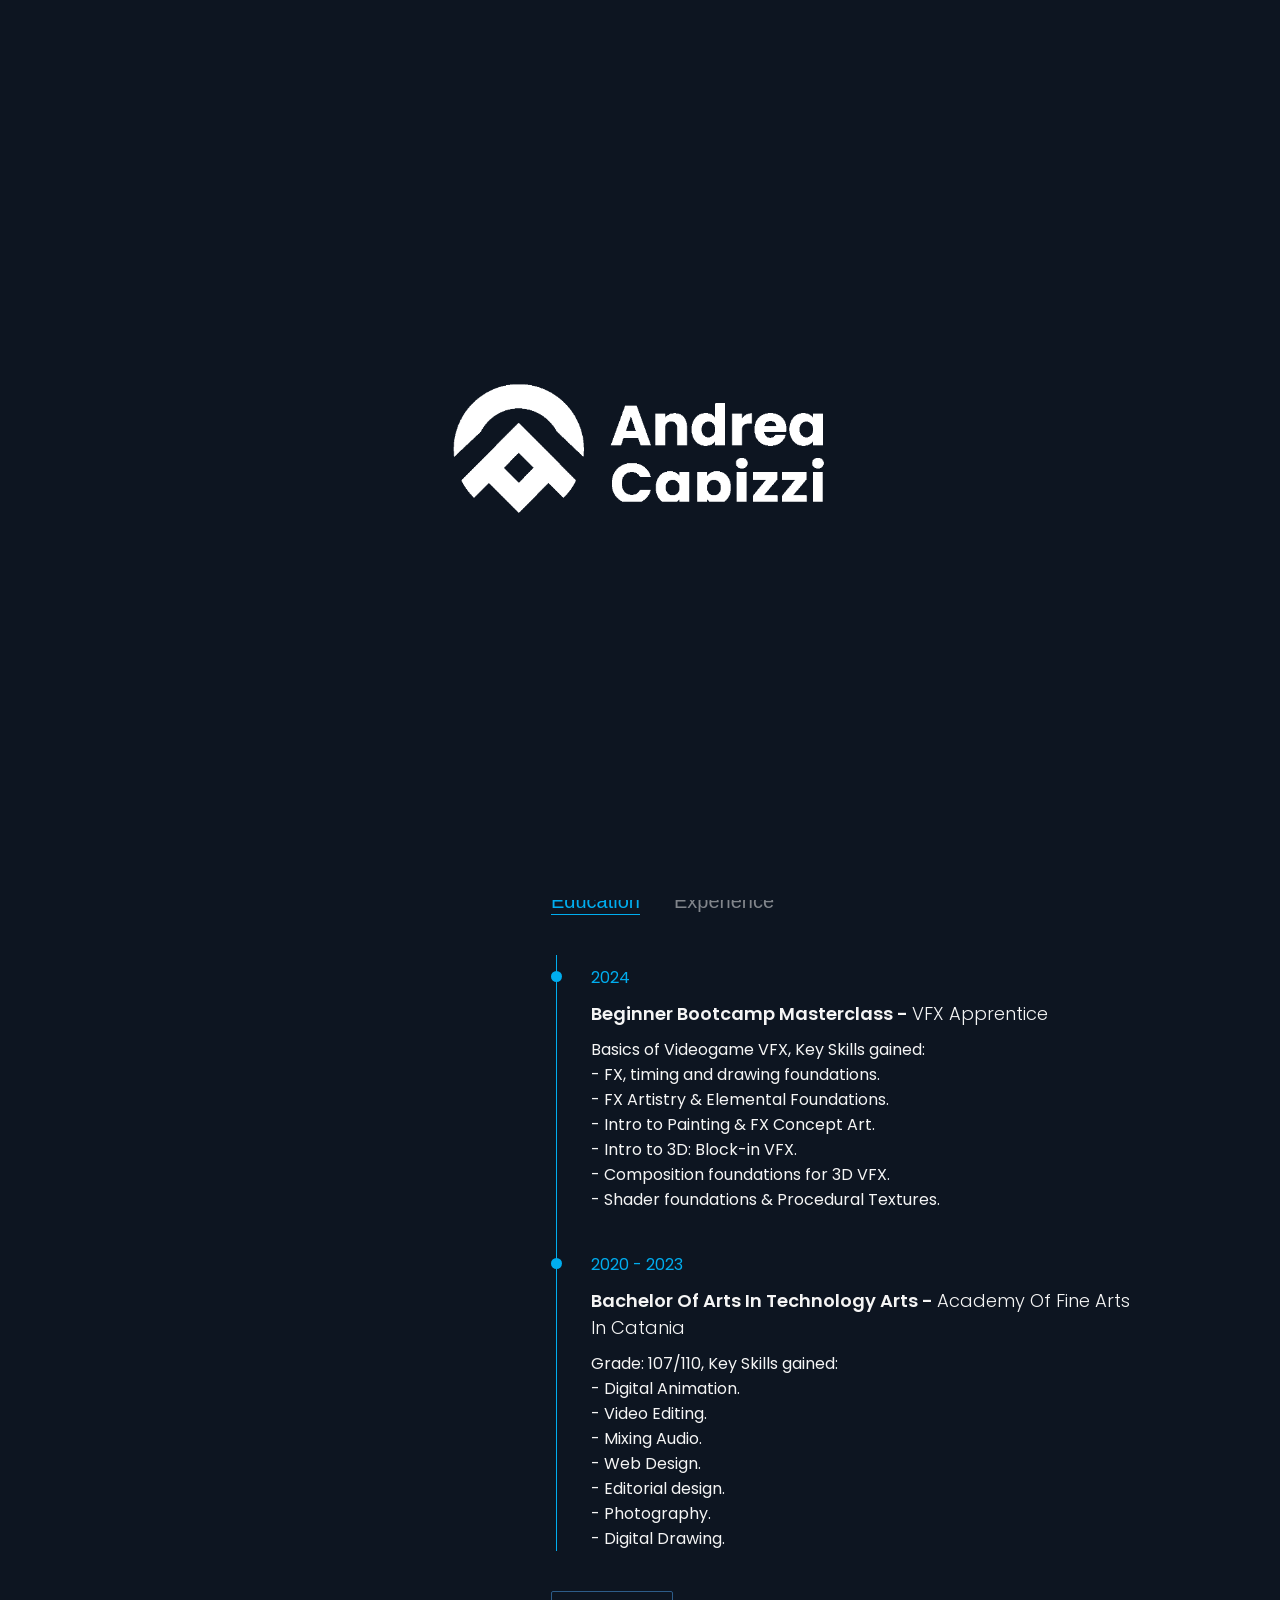
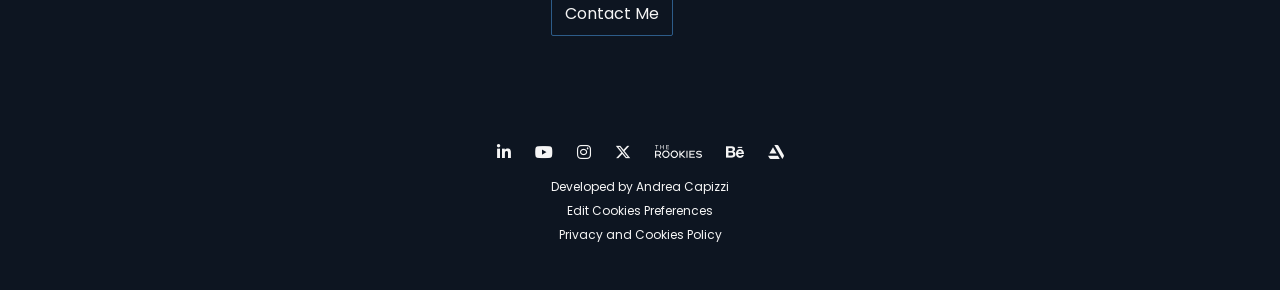
==== commit 536dc1cf: "cookies+policy+footerfix" ====
--- a/about_me.html
+++ b/about_me.html
@@ -75,20 +75,21 @@
           </div>
       </div>
       <div class="about-text">
-          <p>Lorem ipsum dolor sit amet, consectetur adipisicing elit. Quibusdam debitis omnis illum dignissimos ea 
-          incidunt excepturi fuga veritatis dolore similique quis nobis itaque ducimus, iusto, impedit quasi!
-          Dolorum impedit exercitationem corrupti autem iste, ipsum aliquam, facilis ut ex laboriosam rem, nemo 
-          est obcaecati eveniet a saepe possimus eaque?
-          Itaque, nobis.</p>
+          <p>Hi! I’m Andrea Capizzi, originally from Sicily, Italy. I’m fluent in both Italian and English. I earned a bachelor's degree in Technology Arts from the Academy of Fine Arts in Catania, graduating with a final grade of 107/110. My ambition is to pursue a career as a Motion Designer, where I can continually grow, enhance my skills, and contribute to the success of the company and the team I’m part of.<br>
+            <br>
+            Beyond design, I have a variety of interests. I love traveling and constantly discovering new places and cultures. I'm a food enthusiast, always eager to explore new flavors and combinations, with a particular fondness for trying local cuisine wherever I go. Furthermore, I'm passionate about gaming and have a deep appreciation for music across various genres, along with maintaining a collection of CDs. </p>
           <h3>skills</h3>
           <div class="skills">
+              <div class="skill-item">after effects</div>
+              <div class="skill-item">blender</div>
+              <div class="skill-item">illustrator</div>
+              <div class="skill-item">photoshop</div>
+              <div class="skill-item">première</div>
+              <div class="skill-item">cinema 4D</div>
+              <div class="skill-item">octane render</div>
               <div class="skill-item">unreal engine</div>
-              <div class="skill-item">substance designer</div>
-              <div class="skill-item">blender</div>
-              <div class="skill-item">photoshop</div>
-              <div class="skill-item">after effects</div>
-              <div class="skill-item">toon boom</div>
-              <div class="skill-item">illustrator</div>
+              <div class="skill-item">plasticity</div>
+              <div class="skill-item">inDesign</div>
           </div>
 
           <div class="about-tabs">
@@ -99,17 +100,29 @@
           <!-- Education Start -->
           <div class="tab-content active" id="education">
               <div class="timeline">
+                <div class="timeline-item">
+                  <span class="date">2024</span>
+                  <h4>beginner bootcamp masterclass - <span>VFX apprentice</span></h4>
+                  <p>Basics of Videogame VFX, Key Skills gained:<br>
+                    - FX, timing and drawing foundations.<br>
+                    - FX Artistry & Elemental Foundations.<br>
+                    - Intro to Painting & FX Concept Art.<br>
+                    - Intro to 3D: Block-in VFX.<br>
+                    - Composition foundations for 3D VFX.<br>
+                    - Shader foundations & Procedural Textures.</p>
+              </div>   
                   <div class="timeline-item">
                       <span class="date">2020 - 2023</span>
                       <h4>bachelor of arts in technology arts - <span>academy of fine arts in catania</span></h4>
-                      <p>Lorem ipsum dolor sit amet, consectetur adipisicing elit. Facilis excepturi, doloribus error 
-                      quas a veritatis.</p>
-                  </div>
-                  <div class="timeline-item">
-                      <span class="date">2024</span>
-                      <h4>beginner and portfolio bootcamps - <span>VFX apprentice</span></h4>
-                      <p>Lorem ipsum dolor sit amet, consectetur adipisicing elit. Facilis excepturi, doloribus error 
-                      quas a veritatis.</p>
+                      <p>
+                        Grade: 107/110, Key Skills gained:<br> 
+                            - Digital Animation.<br>
+                            - Video Editing.<br>
+                            - Mixing Audio.<br>
+                            - Web Design.<br>
+                            - Editorial design.<br>
+                            - Photography.<br>
+                            - Digital Drawing.</p>
                   </div>
               </div>
           </div>
@@ -119,25 +132,34 @@
           <div class="tab-content" id="experience">
               <div class="timeline">
                   <div class="timeline-item">
+                      <span class="date">2022 - 2023</span>
+                      <h4>motion designer - <span>Tresbien</span></h4>
+                      <p>Key Results:<br>
+                        - Enhanced Soft Skills: I significantly developed my soft skills, which were crucial in achieving the final objectives of the project.<br>
+                        - Refined Social Media Animations: I gained a deeper understanding of creating more engaging and effective animations tailored for social media platforms.<br>
+                        - Increased Knowledge of Codecs and Compression: I acquired advanced knowledge of codecs and compression techniques, improving the efficiency and quality of my work.<br>
+                        <br>
+                        Duties include:<br>
+                        - Brand Animations: Creating dynamic animations that enhance brand identity and engagement.<br>
+                        - Logo Animations: Designing eye-catching animations that bring logos to life.<br>
+                        - Social Media Animations: Crafting engaging animations tailored for various social media platforms to boost interaction and visibility.<br>
+                        - Sticker Animations: Producing animated stickers that add a playful and interactive element to digital communications.<br>
+                        </p>
+                  </div>
+                  <!-- <div class="timeline-item">
                       <span class="date">2069 - 2069</span>
                       <h4>motion designer - <span>Tresbien</span></h4>
                       <p>Lorem ipsum dolor sit amet consectetur, adipisicing elit. Distinctio architecto,
                       consectetur obcaecati omnis tenetur!</p>
-                  </div>
-                  <div class="timeline-item">
-                      <span class="date">2069 - 2069</span>
-                      <h4>motion designer - <span>Tresbien</span></h4>
-                      <p>Lorem ipsum dolor sit amet consectetur, adipisicing elit. Distinctio architecto,
-                      consectetur obcaecati omnis tenetur!</p>
-                  </div>
+                  </div> -->
               </div>
           </div>
           <!-- Experience End -->
           
 
-          <div class="cv_contactme">
+          <!-- <div class="cv_contactme">
             <a href="cv.pdf" target="_blank" class="btn">Download CV</a>
-          </div>
+          </div> -->
           <div class="cv_contactme">
           <a href="contact.html" class="btn">Contact Me</a>
         </div>
@@ -162,6 +184,60 @@
   <!-- <script src="js/stars-bg.js"></script> -->
   <script src="js/navbar+backontop.js"></script>
   <script src="js/home-bg-gif.js"></script>
+
+
+
+
+
+
+    <script type="text/javascript"
+    src="https://pagead2.googlesyndication.com/pagead/show_ads.js">
+    </script></div>
+    </main>
+    <script src="https://code.jquery.com/jquery-3.3.1.min.js" integrity="sha384-tsQFqpEReu7ZLhBV2VZlAu7zcOV+rXbYlF2cqB8txI/8aZajjp4Bqd+V6D5IgvKT" crossorigin="anonymous"></script>
+    <script src=gdpr-cookie.js></script>
+    <script>
+      $.gdprcookie.init({
+          title: "🍪 Accept cookies & privacy policy?",
+          message: 'This website makes use of cookies to enhance browsing experience and provide additional functionality. <a href="cookiesandprivacypolicy.html" target="_blank" style="color:#00adef; text-decoration: underline;">Cookies and Privacy Policy</a><br><br>',  // Aggiunge spazio extra
+          delay: 600,
+          expires: 1,
+          acceptBtnLabel: "Accept cookies",
+      });
+      
+  
+      $(document.body)
+          .on("gdpr:show", function() {
+              console.log("Cookie dialog is shown");
+          })
+          .on("gdpr:accept", function() {
+              var preferences = $.gdprcookie.preference();
+              console.log("Preferences saved:", preferences);
+          })
+          .on("gdpr:advanced", function() {
+              console.log("Advanced button was pressed");
+          });
+  
+      if ($.gdprcookie.preference("marketing") === true) {
+          console.log("This should run because marketing is accepted.");
+      }
+  </script>
+  
+    <script type="text/javascript">
+    
+      var _gaq = _gaq || [];
+      _gaq.push(['_setAccount', 'UA-36251023-1']);
+      _gaq.push(['_setDomainName', 'jqueryscript.net']);
+      _gaq.push(['_trackPageview']);
+    
+      (function() {
+        var ga = document.createElement('script'); ga.type = 'text/javascript'; ga.async = true;
+        ga.src = ('https:' == document.location.protocol ? 'https://ssl' : 'http://www') + '.google-analytics.com/ga.js';
+        var s = document.getElementsByTagName('script')[0]; s.parentNode.insertBefore(ga, s);
+      })();
+    
+    </script>
+
 
 
    
@@ -178,7 +254,11 @@
     <a href="#" target="_blank"><i class="fab fa-artstation" aria-label="ArtStation"></i></a>
   </div>
   <div class="coded-by">
-    Developed by <a href="#" target="_blank" id="coded-by-link">Andrea Capizzi</a>
+    Developed by <a href="about_me.html" target="_blank" id="coded-by-link">Andrea Capizzi</a>
+    <br>
+    <a href="javascript:$.gdprcookie.display()">Edit Cookies Preferences</a>
+    <br>
+    <a href="cookiesandprivacypolicy.html" target="_blank" id="coded-by-link">Privacy and Cookies Policy</a> 
   </div>
 </footer>
 
--- a/style.css
+++ b/style.css
@@ -140,7 +140,7 @@
   position: fixed; /* Fixed/sticky position */
   bottom: 20px; /* Place the button at the bottom of the page */
   right: 30px; /* Place the button 30px from the right */
-  z-index: 99; /* Make sure it does not overlap */
+  z-index: 12; /* Make sure it does not overlap */
   border: none; /* Remove borders */
   outline: none; /* Remove outline */
   background-color: var(--main-color); /* Set a background color */
@@ -1227,10 +1227,10 @@
     .coded-by{
       font-size:12px;
       color: var(--blue-dark);
+      line-height: 2;
     }
     
     .coded-by a {
-      
       color: var(--blue-dark);
       text-decoration: none;
       transition: color 0.3s ease-in-out;
@@ -1268,6 +1268,7 @@
       .coded-by{
         font-size:9px;
         margin-left: 1px;
+        line-height: 2.4;
       }
 
       .social-icons a {
@@ -1304,3 +1305,77 @@
     }
 
 
+
+
+
+
+/* cookie banner style */
+
+
+    .gdprcookie {
+      position: fixed;
+      color: var(--blue-dark);
+      font-size: .8em;
+      line-height: 1.5em;
+      right: 1.5rem;
+      bottom: 1.5rem;
+      max-width: 25em;
+      padding: 1rem;
+      background: var(--bg-tasti-nav);
+      border: 2px solid var(--main-color);
+      border-radius: 2px;
+      z-index: 15;
+  }
+  .gdprcookie h1,
+  .gdprcookie h2 {
+      font-size: 1.2em;
+      margin-bottom: .5rem;
+  }
+  .gdprcookie h2 {
+      font-size: 1.2em;
+  }
+  .gdprcookie a {
+      color: inherit;
+  }
+  
+  
+  /* GDPR Cookie buttons */
+  
+  .gdprcookie-buttons {
+      text-align: center;
+  }
+  .gdprcookie-buttons button {
+      color: var(--blue-dark);
+      font-family: inherit;
+      font-size: 1em;
+      padding: .4rem;
+      border: solid .05rem currentColor;
+      border-radius: .15rem;
+      margin: 0 .5rem;
+      background: none;
+      cursor: pointer;
+  }
+  .gdprcookie-buttons button:disabled {
+      color: rgba(255,255,255,.5);
+  }
+  
+  
+  /* GDPR Cookie types */
+  
+  .gdprcookie-types ul {
+      overflow: hidden;
+      padding: 0;
+      margin: 0 0 1rem;
+  }
+  .gdprcookie-types li {
+      display: block;
+      list-style: none;
+      float: left;
+      width: 50%;
+      padding: 0;
+      margin: 0;
+  }
+  .gdprcookie-types input[type=checkbox] {
+      margin-right: .25rem;
+  }
+
--- a/style-about.css
+++ b/style-about.css
@@ -101,6 +101,8 @@
     border-radius: 3px;
 }
 
+
+
 .about-tabs{
     margin-top: 20px;
 }
@@ -114,6 +116,7 @@
     color: var(--blue-dark);
     font-size: 20px;
     cursor:pointer;
+    font-family: 'Poppins', sans-serif;
     font-weight: 500;
     margin:0 30px 0 0;
     position: relative;
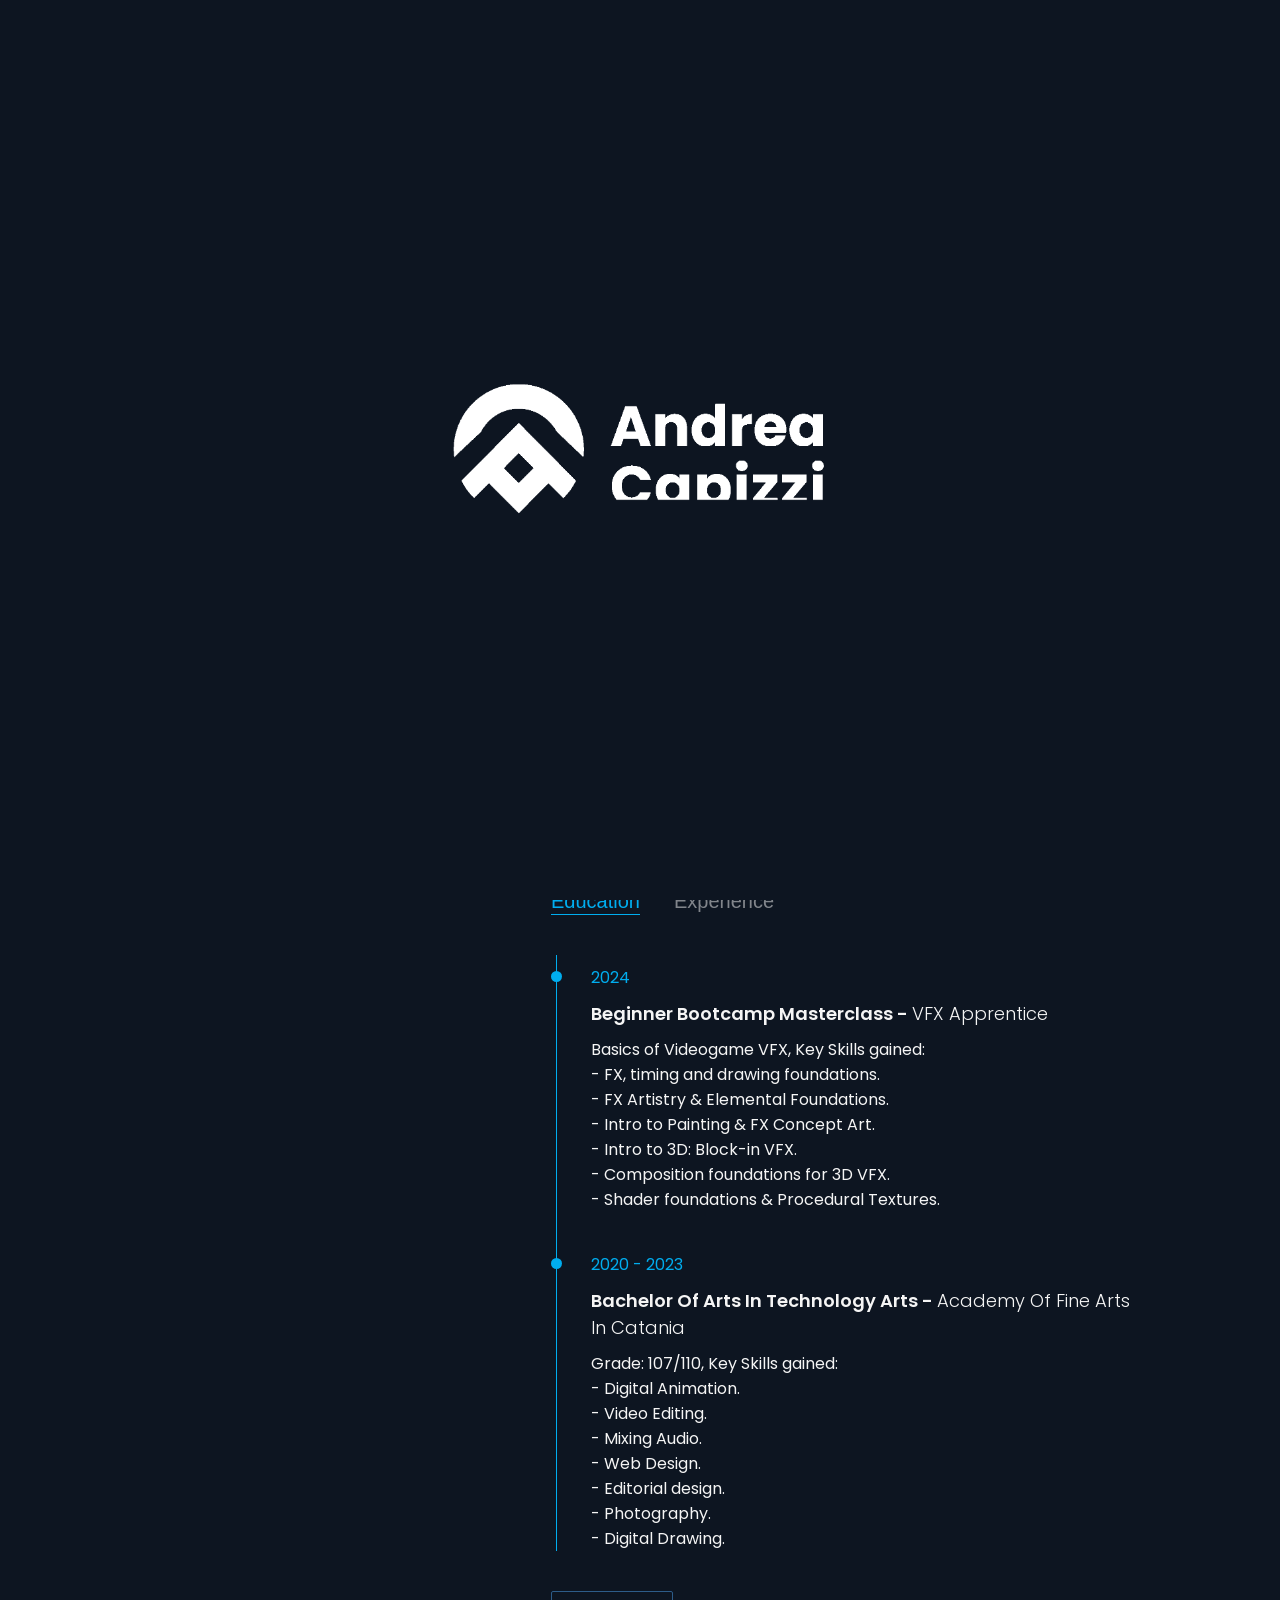
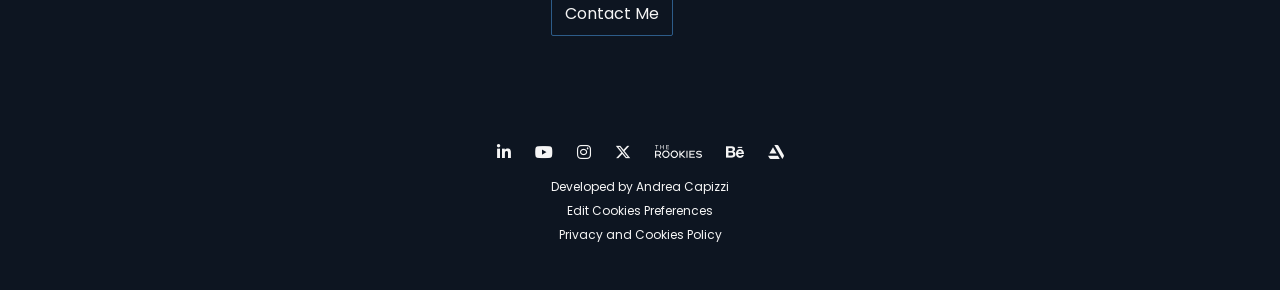
==== commit 4828e4b5: "cookies_update" ====
--- a/about_me.html
+++ b/about_me.html
@@ -190,11 +190,9 @@
 
 
 
-    <script type="text/javascript"
-    src="https://pagead2.googlesyndication.com/pagead/show_ads.js">
-    </script></div>
+
     </main>
-    <script src="https://code.jquery.com/jquery-3.3.1.min.js" integrity="sha384-tsQFqpEReu7ZLhBV2VZlAu7zcOV+rXbYlF2cqB8txI/8aZajjp4Bqd+V6D5IgvKT" crossorigin="anonymous"></script>
+    <script src="js/jquery-3.3.1.min.js" integrity="sha384-tsQFqpEReu7ZLhBV2VZlAu7zcOV+rXbYlF2cqB8txI/8aZajjp4Bqd+V6D5IgvKT" crossorigin="anonymous"></script>
     <script src=gdpr-cookie.js></script>
     <script>
       $.gdprcookie.init({
@@ -240,6 +238,7 @@
 
 
 
+
    
 </body>
 
